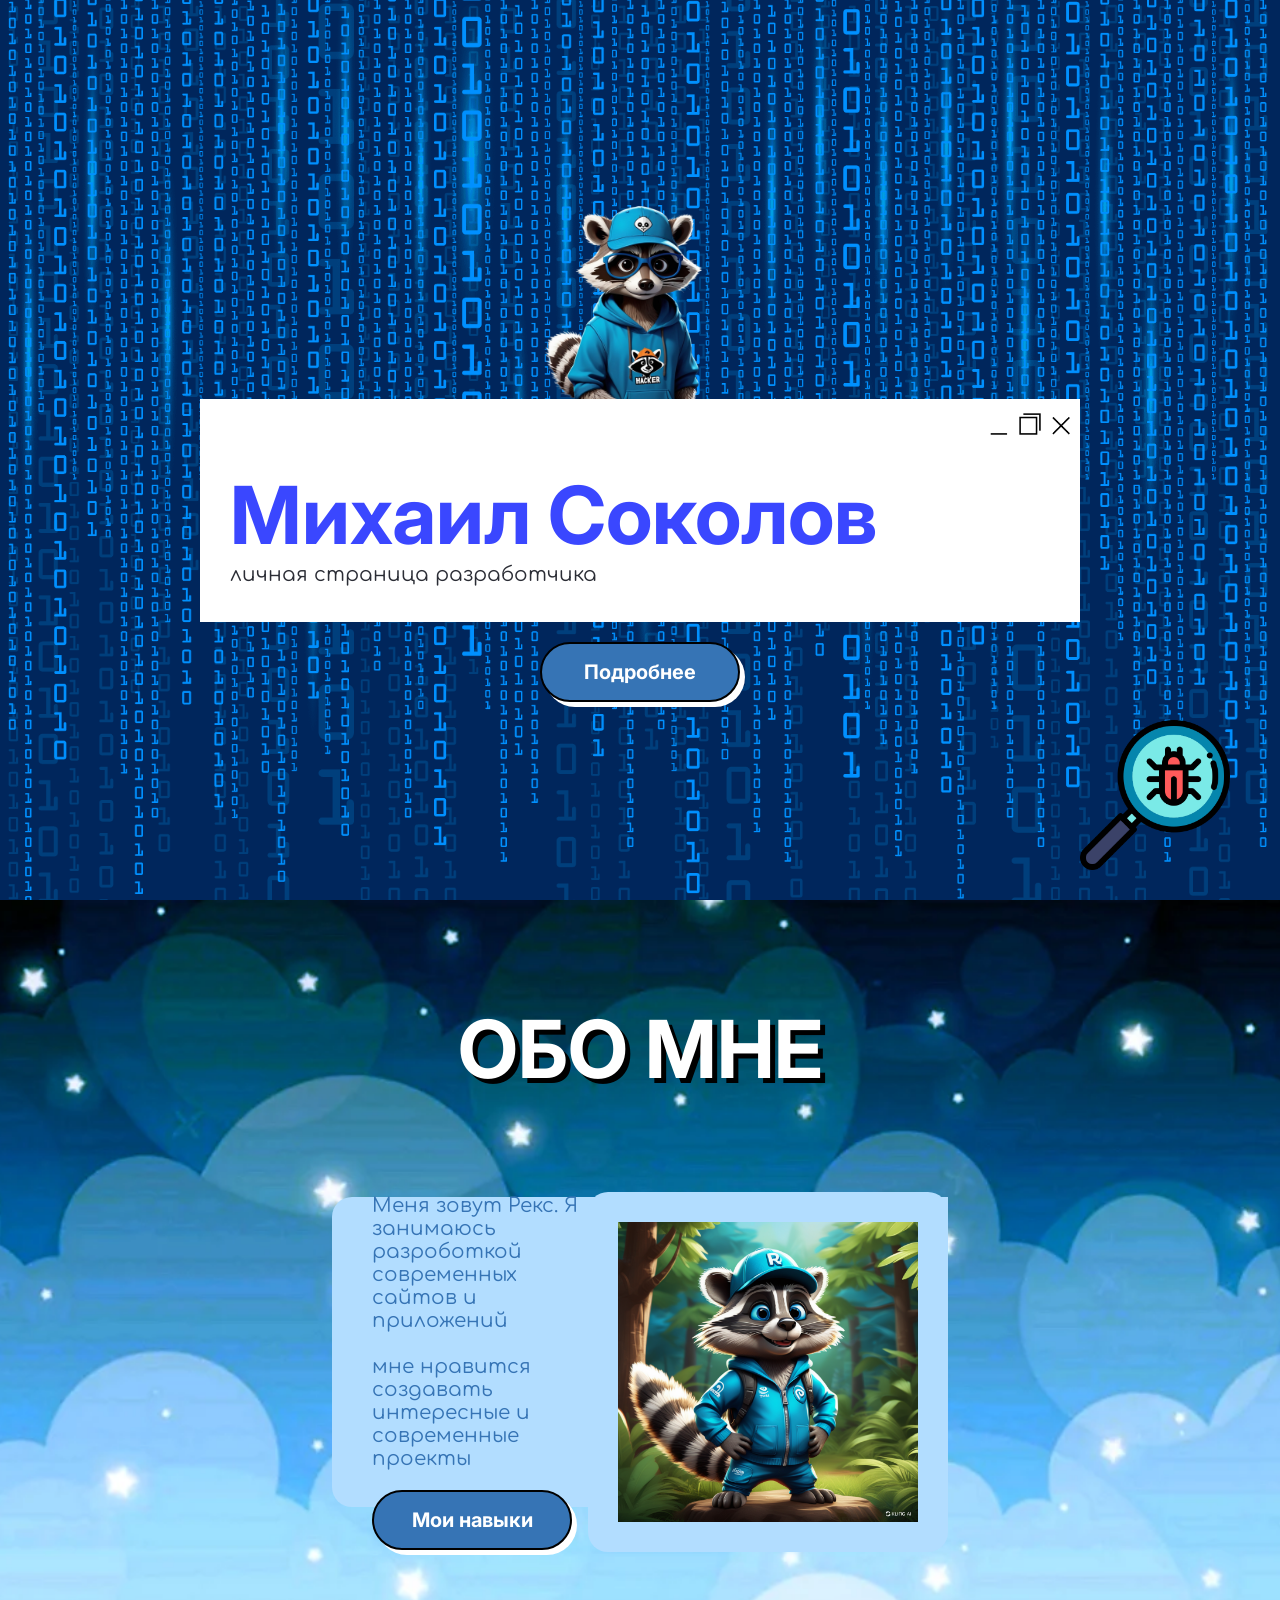
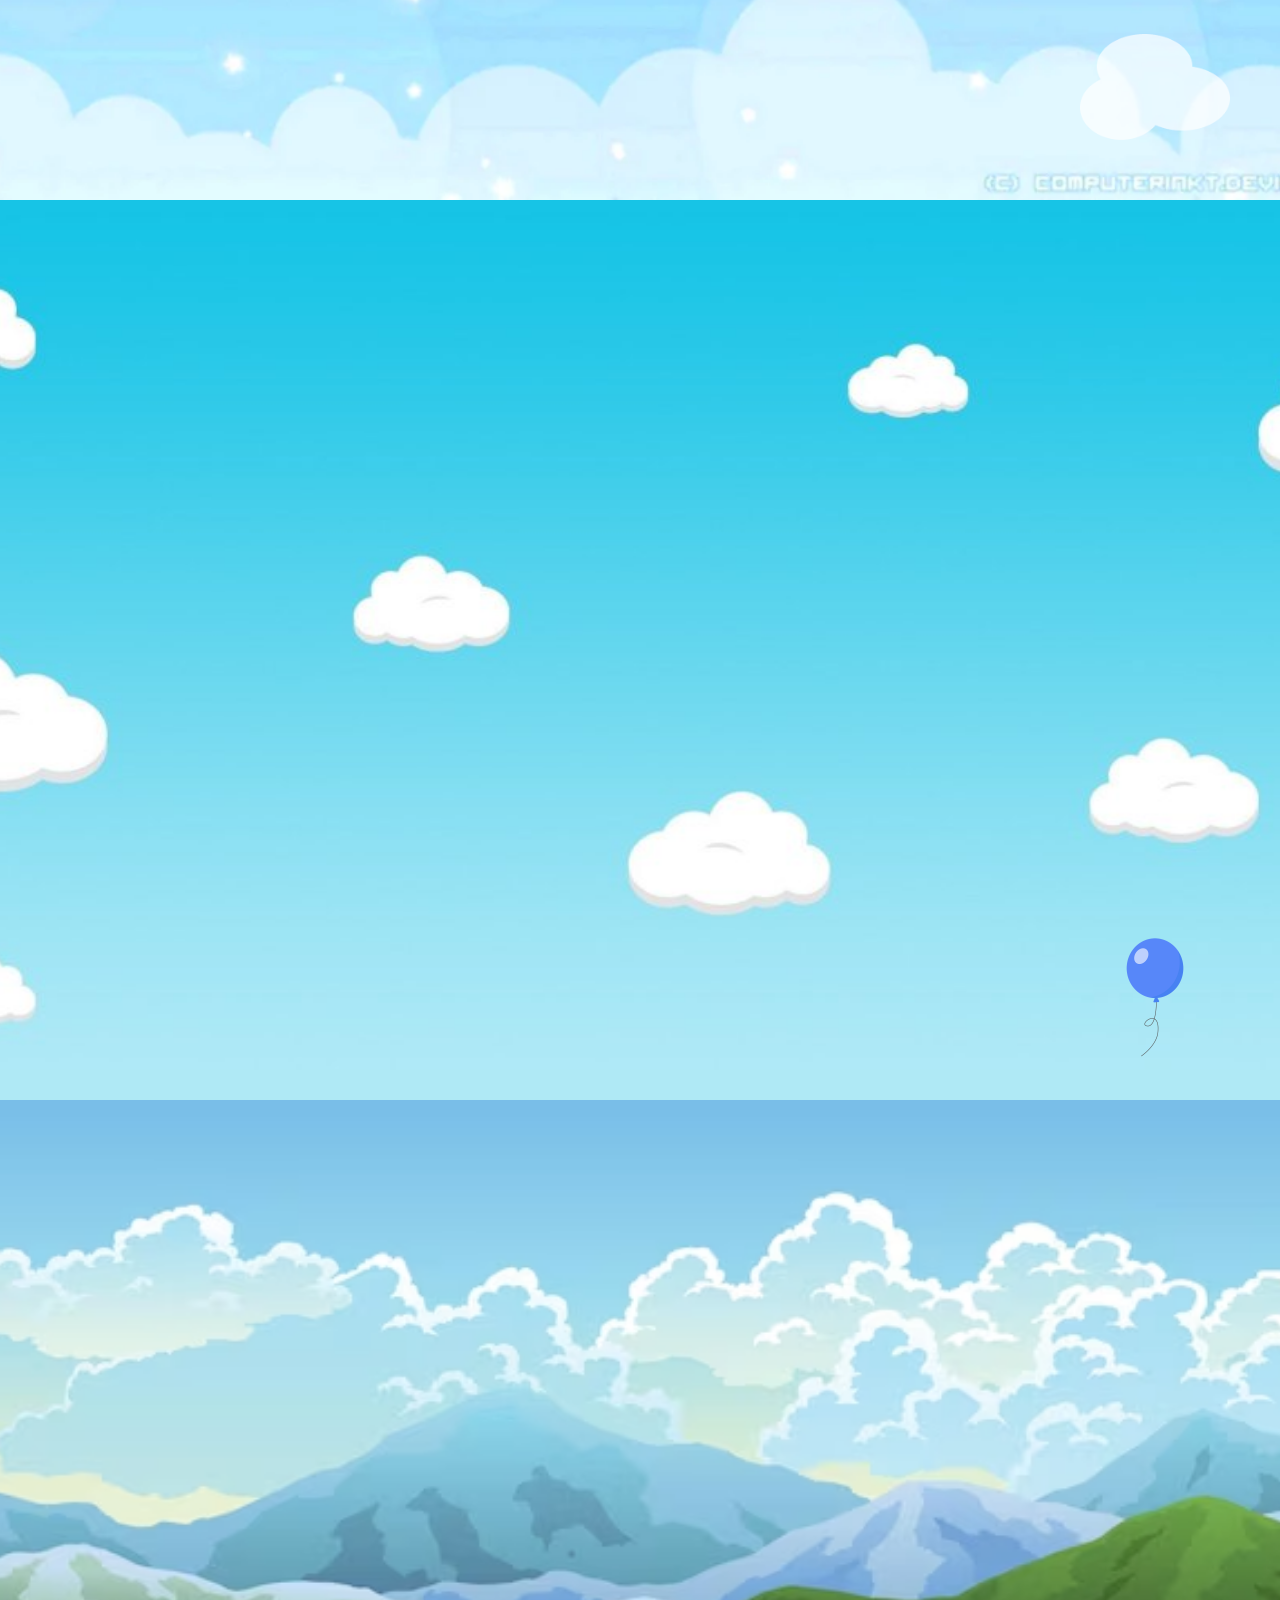
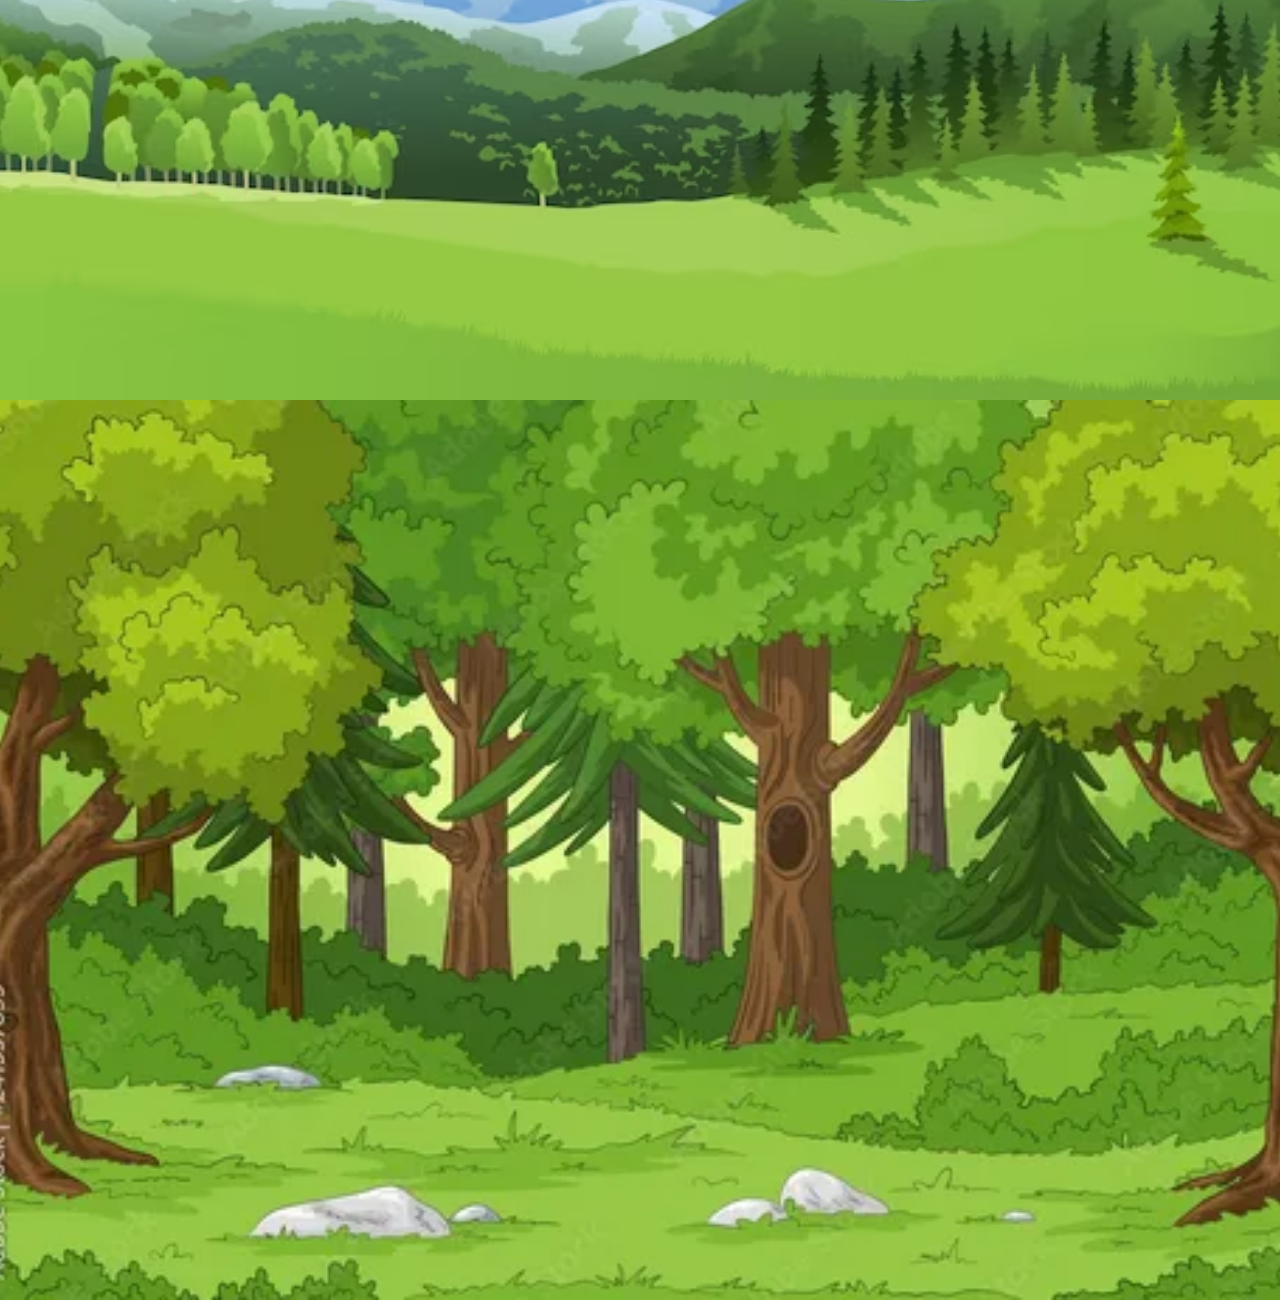
==== index.HTML @ 72019bf2 "2 section" ====
<!DOCTYPE html>
<html lang="en">
<head>
    <link rel="stylesheet" href="style.CSS">
    <meta charset="UTF-8">
    <meta name="viewport" content="width=device-width, initial-scale=1.0">
    <title>Document</title>
</head>
<body>
    <section id="main">
        <div class="main-block">
            <img src="картинки/maskot.png" width="200">
            <div class="main-content">
                <img src="картинки/close_btn.jpg">
                <h1 class="main-title">
                    Михаил Соколов
                </h1>
                <p class="main-subtitle">
                    личная страница разработчика
                </p>
            </div>
            <button class="btn">Подробнее</button>
        </div>
        <img class="moving-bug" src="картинки/moving-bug.png">
    </section>
    <section id="about">
        <img src="картинки/cloud.png" class="moving-cloude">
        <h1 class="title">обо мне</h1>
        <div class="about-block">
            <div class="about-content">
                <div class="about-text">
                    <p class="about-title">Меня зовут Рекс. Я занимаюсь разроботкой современных сайтов и приложений
                        <br>
                        <br>
                        мне нравится создавать интересные и современные проекты
                    </p>
                    <button class="btn">Мои навыки</button>
                </div>
                <div class="about-card">
            <img src="картинки/photo.png" width="300">
        </div>
            </div>
        </div>
    </section>
    <section id="skils">
        <img src="картинки/moving-balloon.png" class="moving-cloude">
        <div class="skils-block">

        </div>
    </section>
    <section id="works">
        <div class="works-block">

        </div>
    </section>
    <section id="contacts">
        <div class="contacts-block">

        </div>
    </section>
    <script src="script.JS">
    </script>
</body>
</html>
---- style.CSS ----
@import url('https://fonts.googleapis.com/css2?family=Comfortaa:wght@300..700&family=Inter:ital,opsz,wght@0,14..32,100..900;1,14..32,100..900&display=swap');
*{
    margin: 0;
     font-family: "Inter", sans-serif;
}
section{
    height: 100vh;
    background-size: cover;
    background-position: center;
    background-repeat: no-repeat;
    position: relative;
}
#main{
    background-color: rgb(1, 38, 92);
    background-image: url(картинки/bgMAIN.png);
}
.main-block, .about-block, .skils-block, .works-block, .contacts-block{
display: flex;
justify-content: center;
align-items: center;
flex-direction: column;
}
.main-block{
    height: 100vh;
}
.main-content{
    background-color: white;
    width: 850px;
    height: 223px;
    padding-left: 30px;
    z-index: 1;
    position: relative;
}
.main-title{
    padding-top: 67px;
    color: #3a47ff;
    font-size: 80px;
}
.main-subtitle{
    color: #2b2d35;
    font-size: 20px;
    font-family: "Comfortaa";
}
.btn{
    width: 200px;
    height: 60px;
    border-radius: 100px;
    border: 2px solid black;
    background-color: #3674b5;
    display: flex;
    justify-content: center;
    align-items: center;
    box-shadow: 5px 5px white;
    margin-top: 20px;
    color: white;
    font-size: 20px;
    font-weight: 700;
    transition: all 1s;
}
.main-content img{
    position: absolute;
    width: 100px;
    top: 0;
    right: 0;
}
.btn:hover{
    background-color: #3a47ff;
}
#about{
    background-image: url(картинки/bgABOUT.png);
}
#skils{
background-image: url(картинки/bgSKILLS.png);
}
#works{
background-image: url(картинки/bgWORKS.png);
}
#contacts{
background-image: url(картинки/bgCONTACTS.png);
}
@keyframes move{
    from{
        transform: translateY(0px);
    }
    50%{
        transform: translateY(-70px);
    }
    to{
        transform: translateY(0px);
    }
}
.moving-bug, .moving-cloude{
    width: 150px;
    position: absolute;
    bottom: 30px;
    right: 50px;
    animation-name: move;
    animation-duration: 2s;
    animation-iteration-count: infinite;
}
.title{
    padding-top: 100px;
    text-align: center;
    color: #fff;
    font-size: 80px;
    text-shadow: 5px 5px 0px black;
    text-transform: uppercase;
}
.about-content{
    width: 45%;
    height: 270px;
    border-radius: 20px 0px 0px 20px;
    background-color: #b2ddff;
    padding-left: 40px;
    padding-top: 40px;
    display: flex;
    align-items: center;
    margin-top: 100px;
}
.about-title{
    color: #3674b5;
    font-size: 20px;
    max-width: 463px;
    margin-bottom: 20px;
    font-family: "Comfortaa";
}
.about-card{
    background-color: #b2ddff;
    padding: 30px;
    border-radius: 20px;
    display: flex;
    flex-direction: column;
    justify-content: center;
    align-items: center;
}
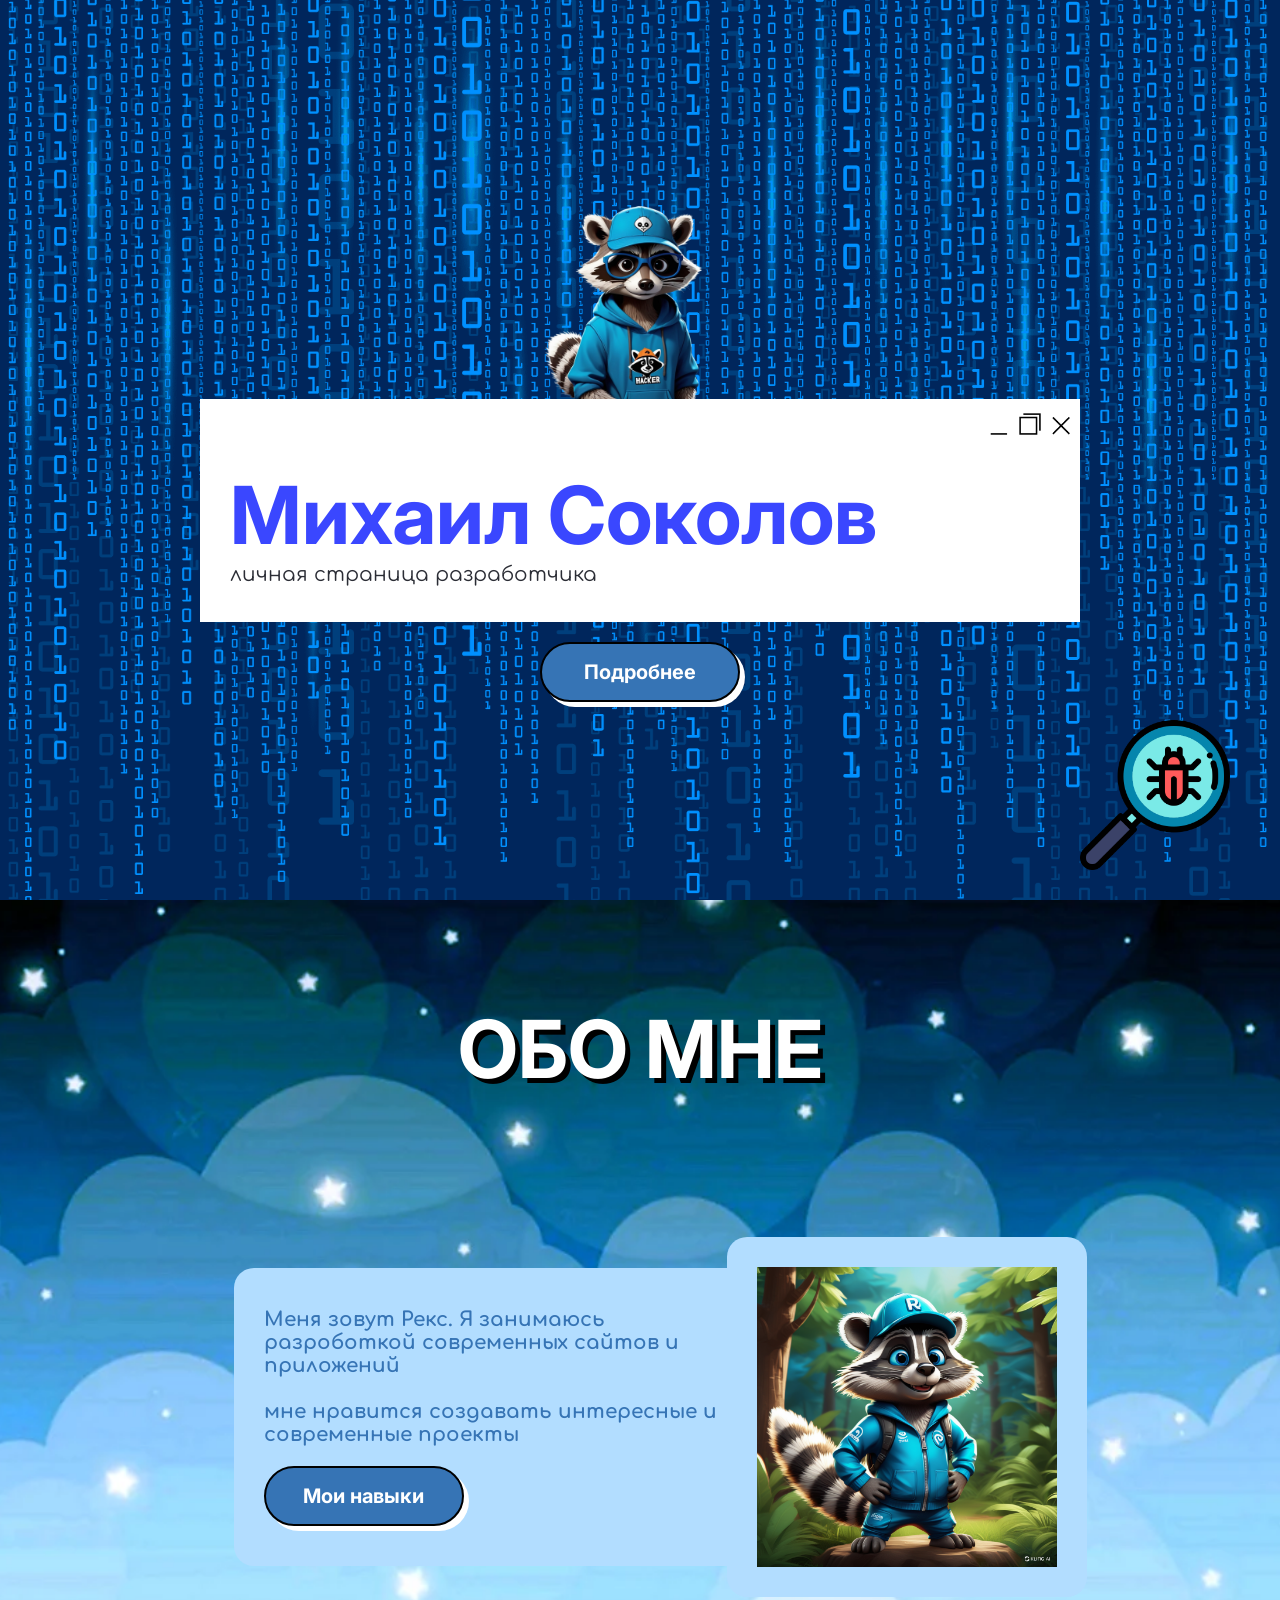
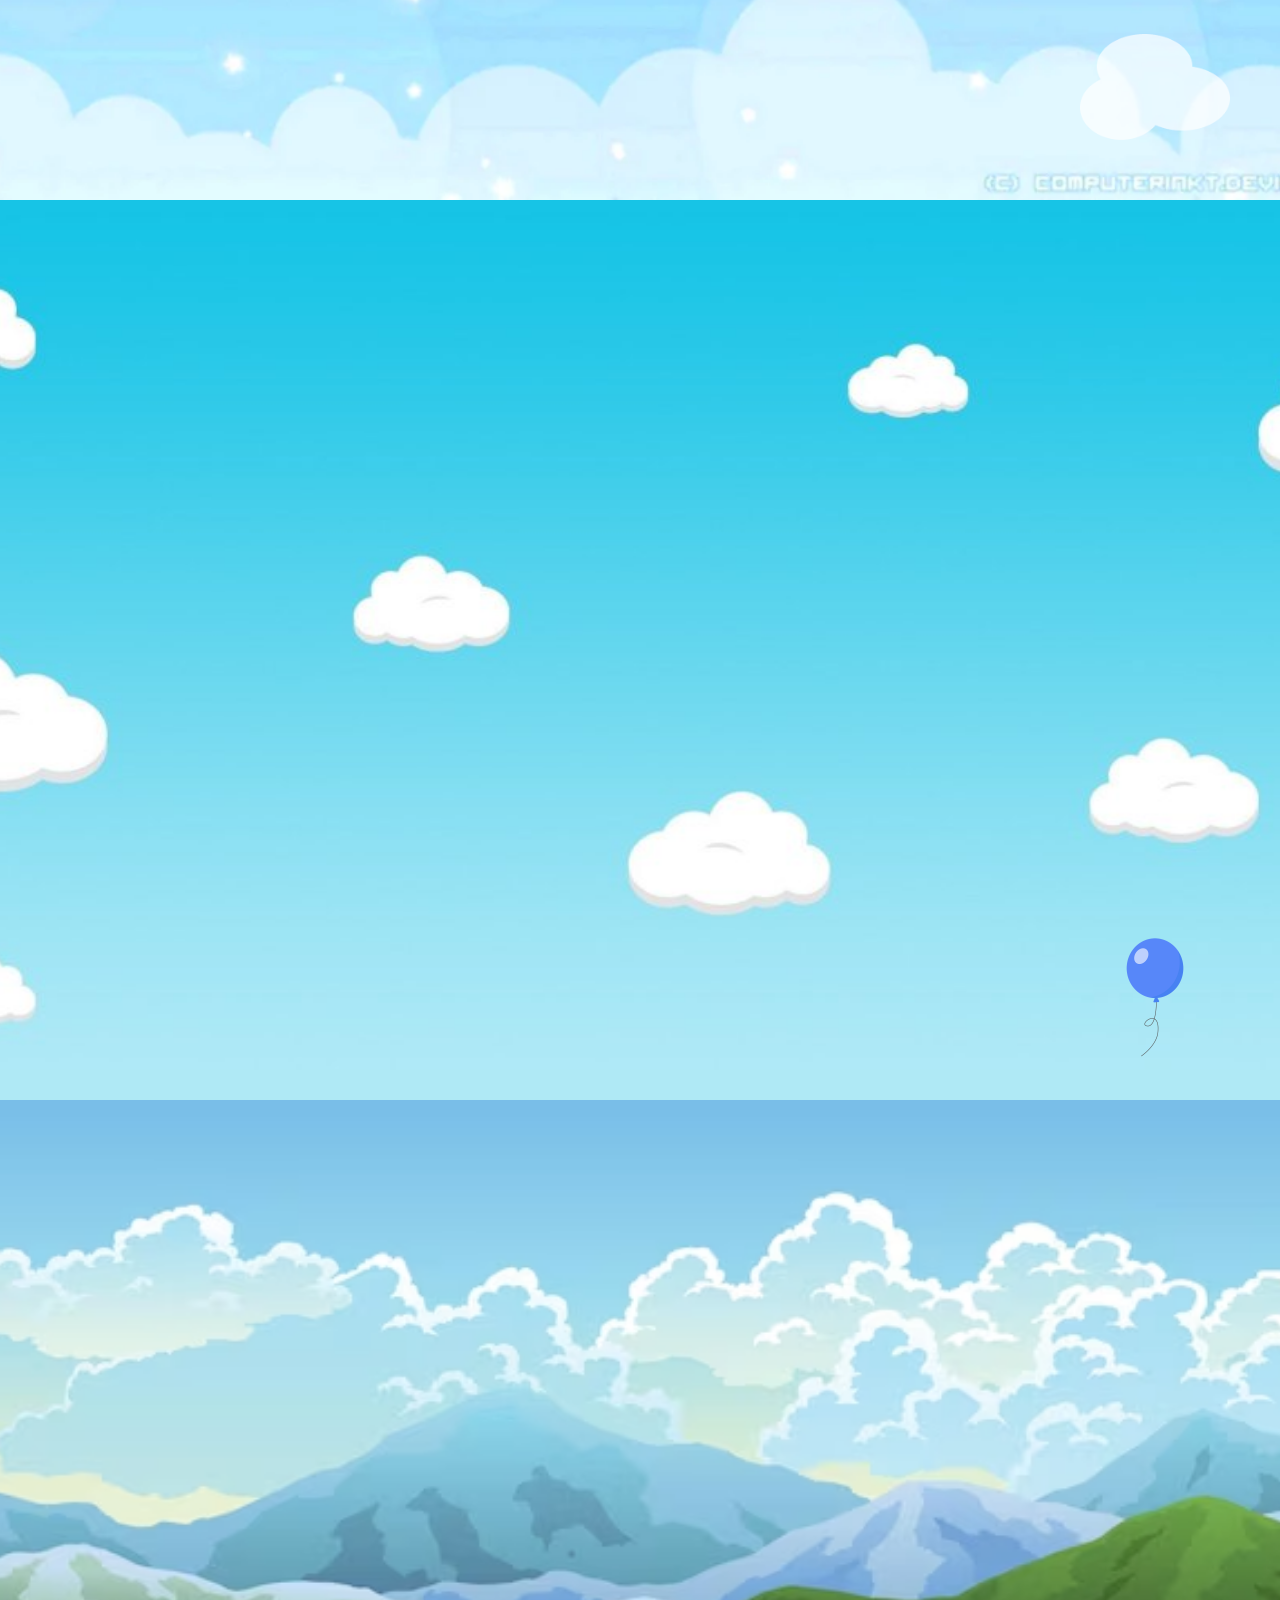
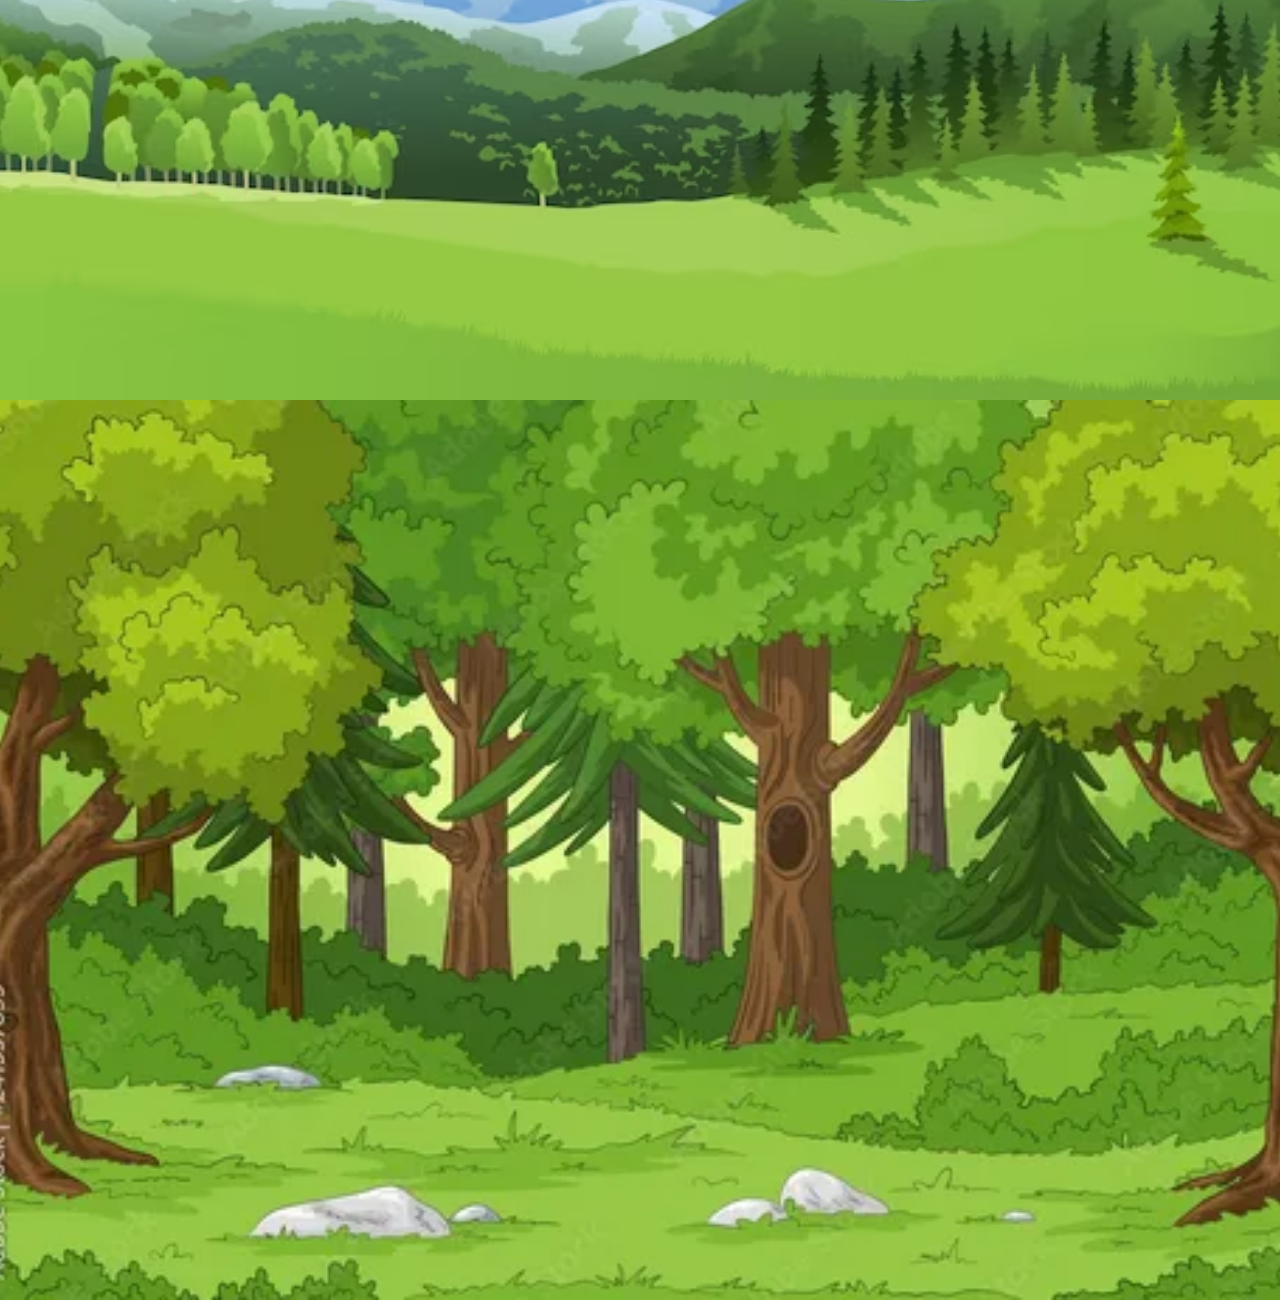
==== commit 3965ef06: "fdg" ====
--- a/index.HTML
+++ b/index.HTML
@@ -26,8 +26,7 @@
     <section id="about">
         <img src="картинки/cloud.png" class="moving-cloude">
         <h1 class="title">обо мне</h1>
-        <div class="about-block">
-            <div class="about-content">
+        <div class="about-content">
                 <div class="about-text">
                     <p class="about-title">Меня зовут Рекс. Я занимаюсь разроботкой современных сайтов и приложений
                         <br>
@@ -38,8 +37,7 @@
                 </div>
                 <div class="about-card">
             <img src="картинки/photo.png" width="300">
-        </div>
-            </div>
+                </div>
         </div>
     </section>
     <section id="skils">
--- a/style.CSS
+++ b/style.CSS
@@ -1,4 +1,3 @@
-
 @import url('https://fonts.googleapis.com/css2?family=Comfortaa:wght@300..700&family=Inter:ital,opsz,wght@0,14..32,100..900;1,14..32,100..900&display=swap');
 *{
     margin: 0;
@@ -107,15 +106,18 @@
     text-shadow: 5px 5px 0px black;
     text-transform: uppercase;
 }
+.about-block{
+    height: 300px;
+    display: flex;
+    align-items: center;
+}
 .about-content{
-    width: 45%;
-    height: 270px;
     border-radius: 20px 0px 0px 20px;
-    background-color: #b2ddff;
     padding-left: 40px;
     padding-top: 40px;
     display: flex;
     align-items: center;
+    justify-content: center;
     margin-top: 100px;
 }
 .about-title{
@@ -124,6 +126,12 @@
     max-width: 463px;
     margin-bottom: 20px;
     font-family: "Comfortaa";
+    font-weight: 700;
+}
+.about-text{
+    background-color: #b2ddff;
+    padding: 40px 0 40px 30px;
+    border-radius: 20px 0 0 20px;
 }
 .about-card{
     background-color: #b2ddff;
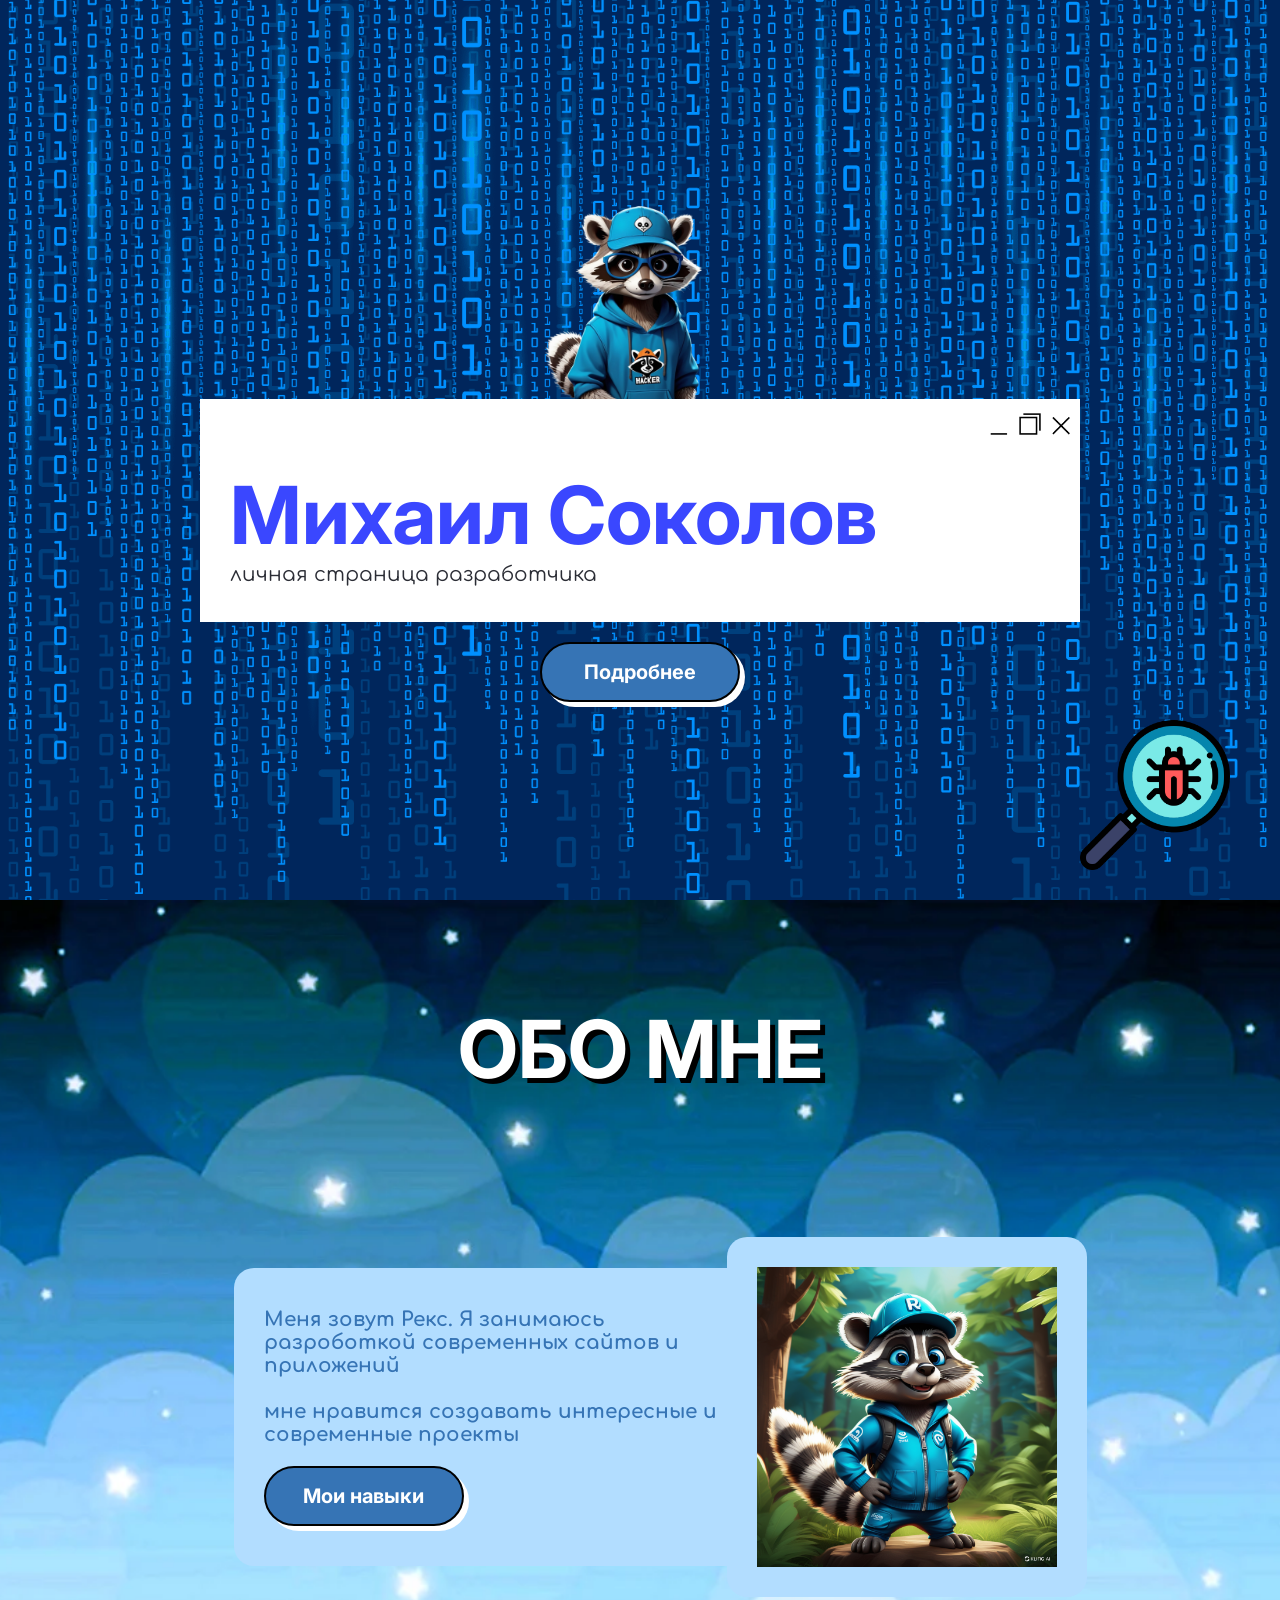
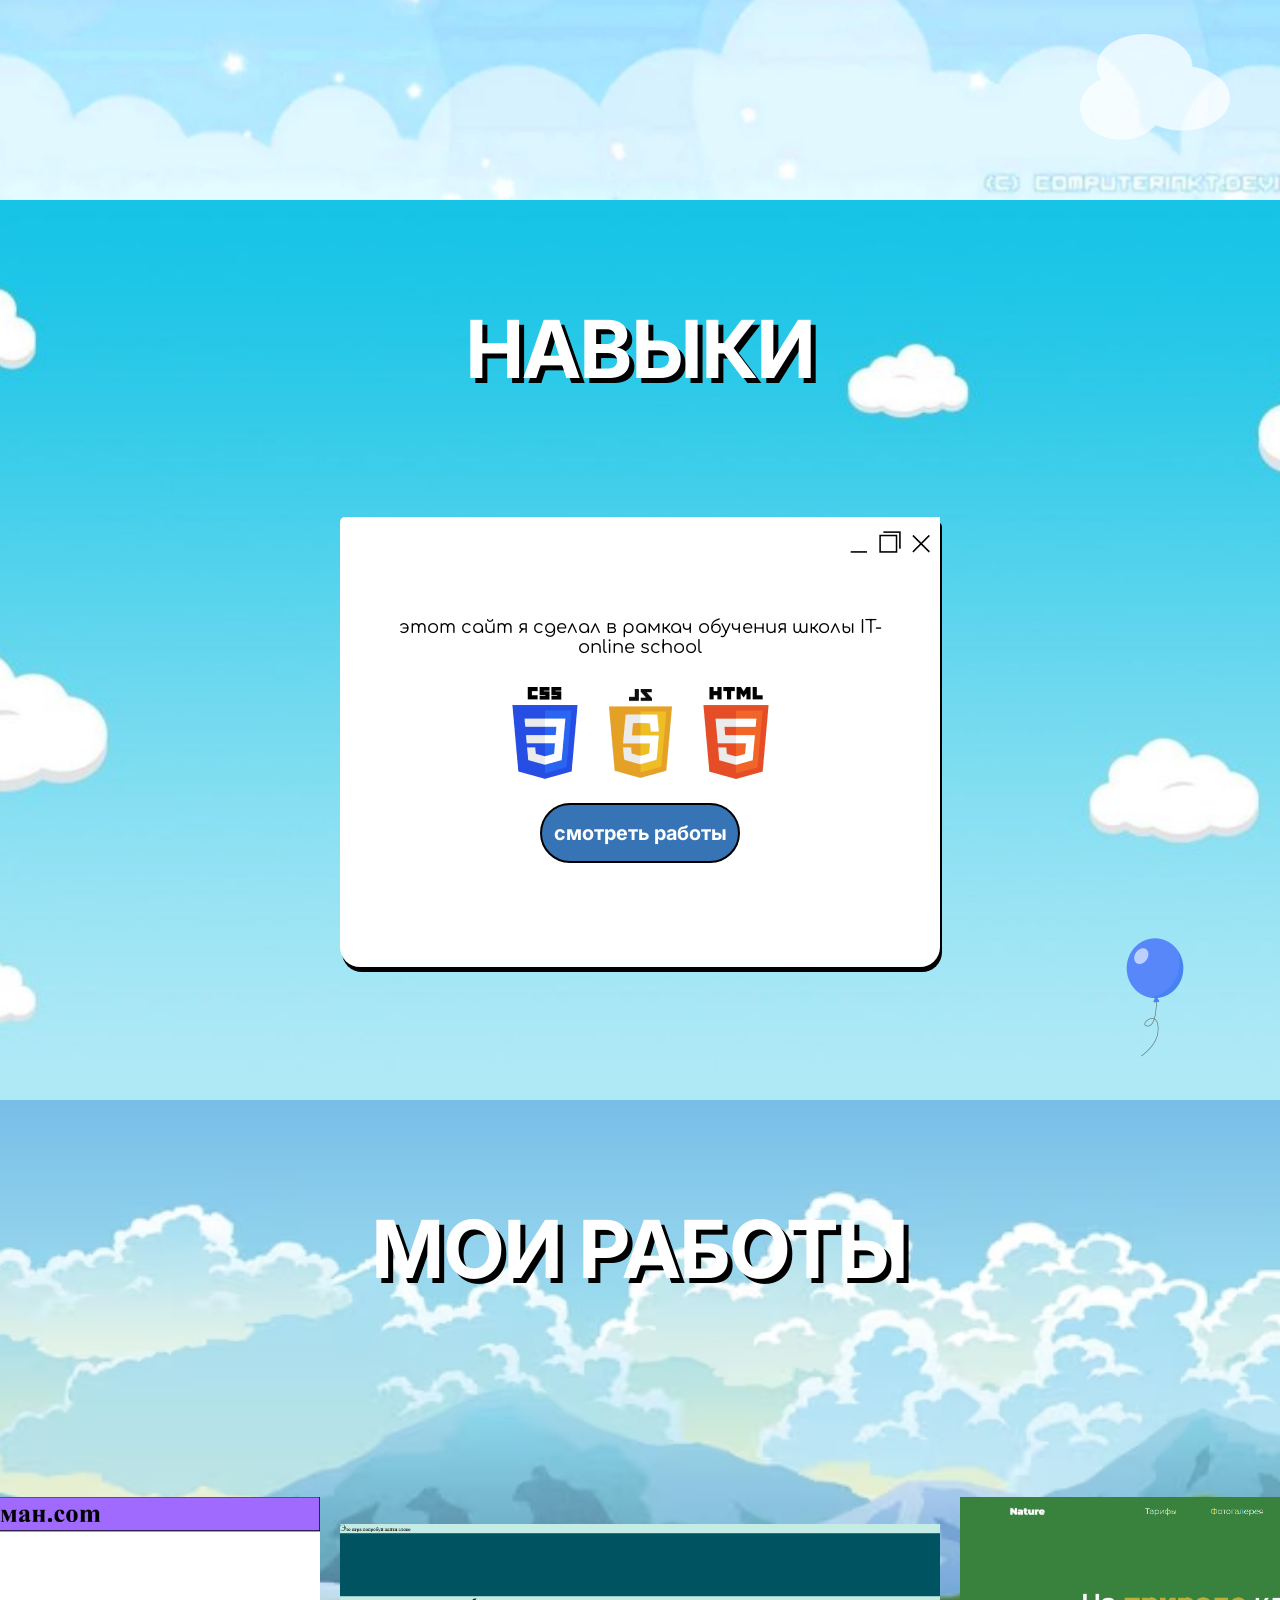
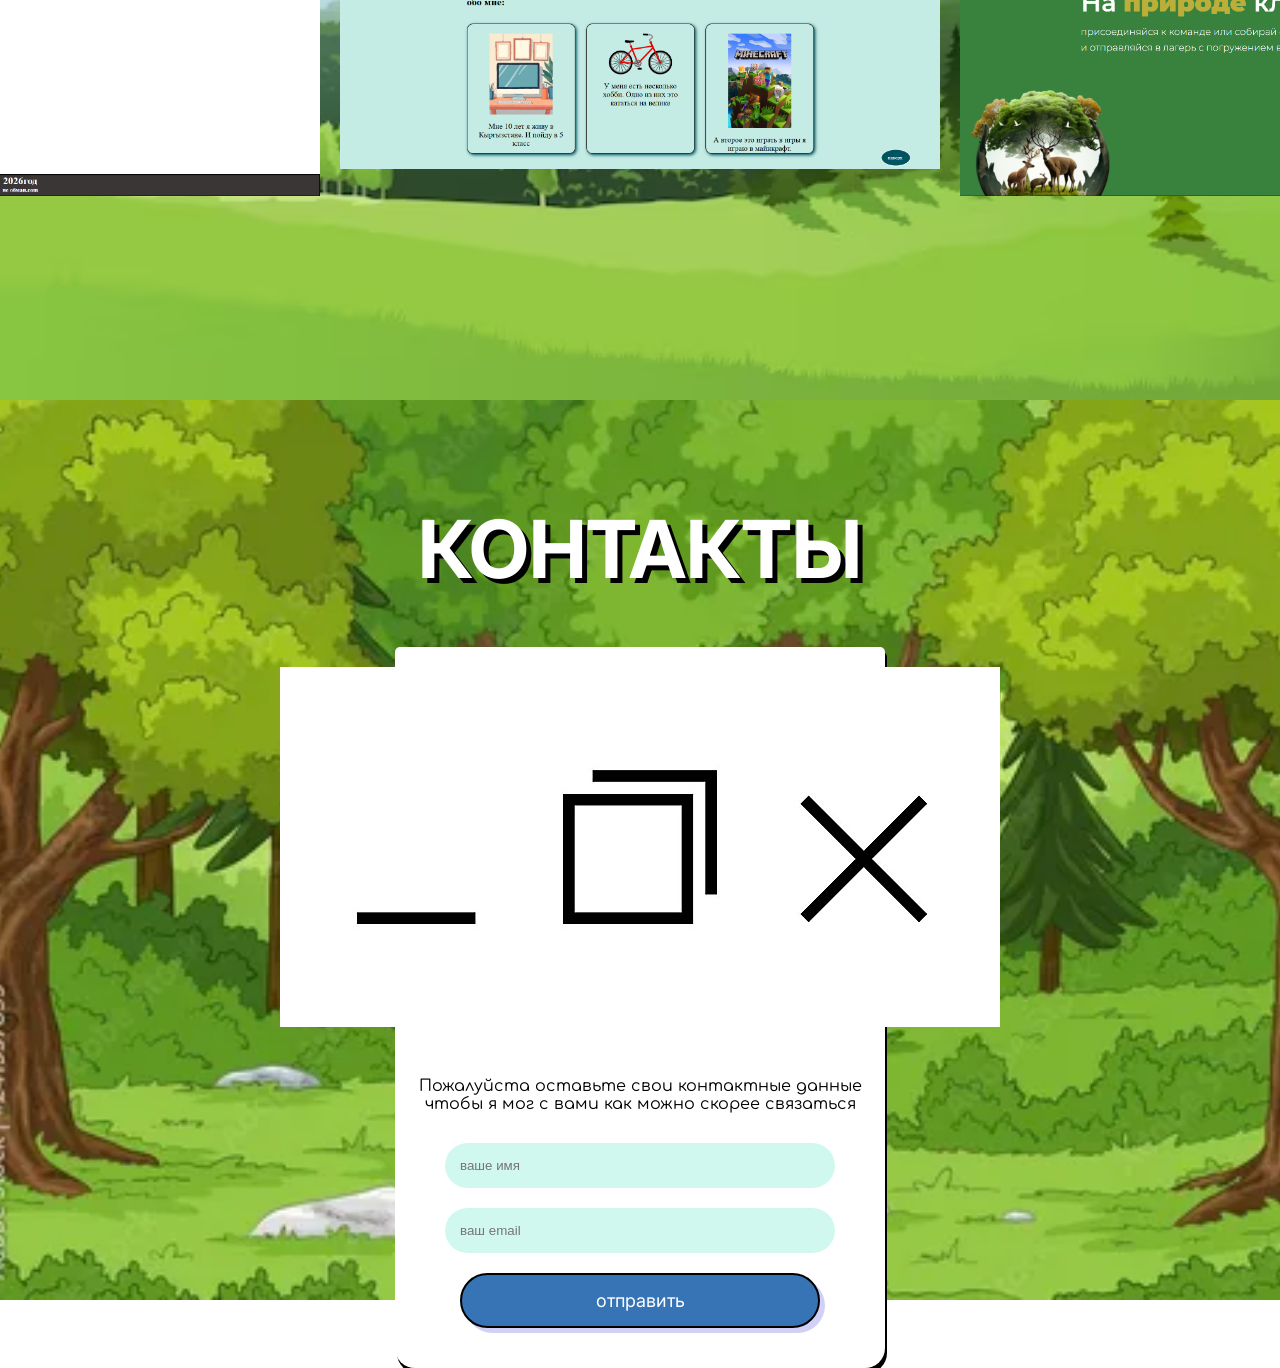
==== commit 115125e7: "fg" ====
--- a/index.HTML
+++ b/index.HTML
@@ -41,19 +41,39 @@
         </div>
     </section>
     <section id="skils">
+        <h1 class="title">НАВЫКИ</h1>
         <img src="картинки/moving-balloon.png" class="moving-cloude">
         <div class="skils-block">
-
+            <div class="skils-card">
+                <img src="картинки/close_btn.jpg" class="bnt" width="100px">
+                <p>этот сайт я сделал в рамкач обучения школы IT-online school</p>
+                <div class="languages">
+                    <img src="картинки/css.png">
+                    <img src="картинки/js.png">
+                    <img src="картинки/html.png">
+                </div>
+                <button class="btn">смотреть работы</button>
+            </div>
         </div>
     </section>
     <section id="works">
+        <h1 class="title">мои работы</h1>
         <div class="works-block">
-
+            <img src="картинки/shop.png" class="work">
+            <img src="картинки/project.png" class="work">
+            <img src="картинки/cemantic.png" class="work">
         </div>
     </section>
     <section id="contacts">
+        <h1 class="title">контакты</h1>
         <div class="contacts-block">
-
+            <form action="" class="contacts-form">
+                <img src="картинки/close_btn.jpg">
+                <p>Пожалуйста оставьте свои контактные данные чтобы я мог с вами как можно скорее связаться</p>
+                <input type="text" placeholder="ваше имя">
+                <input type="text" placeholder="ваш email">
+                <input type="submit" value="отправить">
+            </form>
         </div>
     </section>
     <script src="script.JS">
--- a/style.CSS
+++ b/style.CSS
@@ -141,4 +141,87 @@
     flex-direction: column;
     justify-content: center;
     align-items: center;
+}
+.work{
+    width: 600px;
+    margin: 10px;
+    margin-top: 200px;
+}
+.works-block{
+    width: 100%;
+    display: flex;
+    flex-direction: row;
+}
+.skils-card{
+    background-color: #fff;
+    height: 350px;
+    display: flex;
+    flex-direction: column;
+    align-items: center;
+    margin-top: 100px;
+    margin: 20px;
+    padding: 50px;
+    border-radius: 5px 5px 20px 20px;
+    box-shadow: 2px 5px 0 black;
+    position: relative;
+}
+.skils-card .bnt{
+    position: absolute;
+    top: 0;
+    right: 0;
+}
+#skils h1{
+    margin-bottom: 100px;
+}
+.skils-card p{
+    color: black;
+    font-size: 18px;
+    margin-top: 50px;
+    margin-bottom: 30px;
+    text-align: center;
+    max-width: 500px;
+    font-family: "Comfortaa";
+}
+.contacts-form{
+    background-color: #ffffff;
+    width: 450px;
+    display: flex;
+    flex-direction: column;
+    align-items: center;
+    margin-top: 50px;
+    padding: 20px;
+    border-radius: 5px 5px 20px 20px;
+    box-shadow: 2px 5px 0 black;
+    position: relative;
+}
+.contacts-form p{
+    color: black;
+    font-size: 16px;
+    margin-top: 50px;
+    margin-bottom: 30px;
+    text-align: center;
+    max-width: 500px;
+    font-family: "Comfortaa";
+}
+input[type=text]{
+    width: 80%;
+    margin-bottom: 20px;
+    padding: 15px;
+    outline: none;
+    border: none;
+    border-radius: 100px;
+    background-color: #D1F8EF;
+    font-family: Verdana, Geneva, Tahoma, sans-serif;
+}
+input[type=submit]{
+    background-color: #3674b5;
+    color: white;
+    font-size: 18px;
+    width: 80%;
+    margin-bottom: 20px;
+    padding: 15px;
+    border-radius: 100px;
+    border: 2px solid black;
+    box-shadow: 5px 5px 0 #D2D0F7;
+    transition-duration: 0.3;
 }
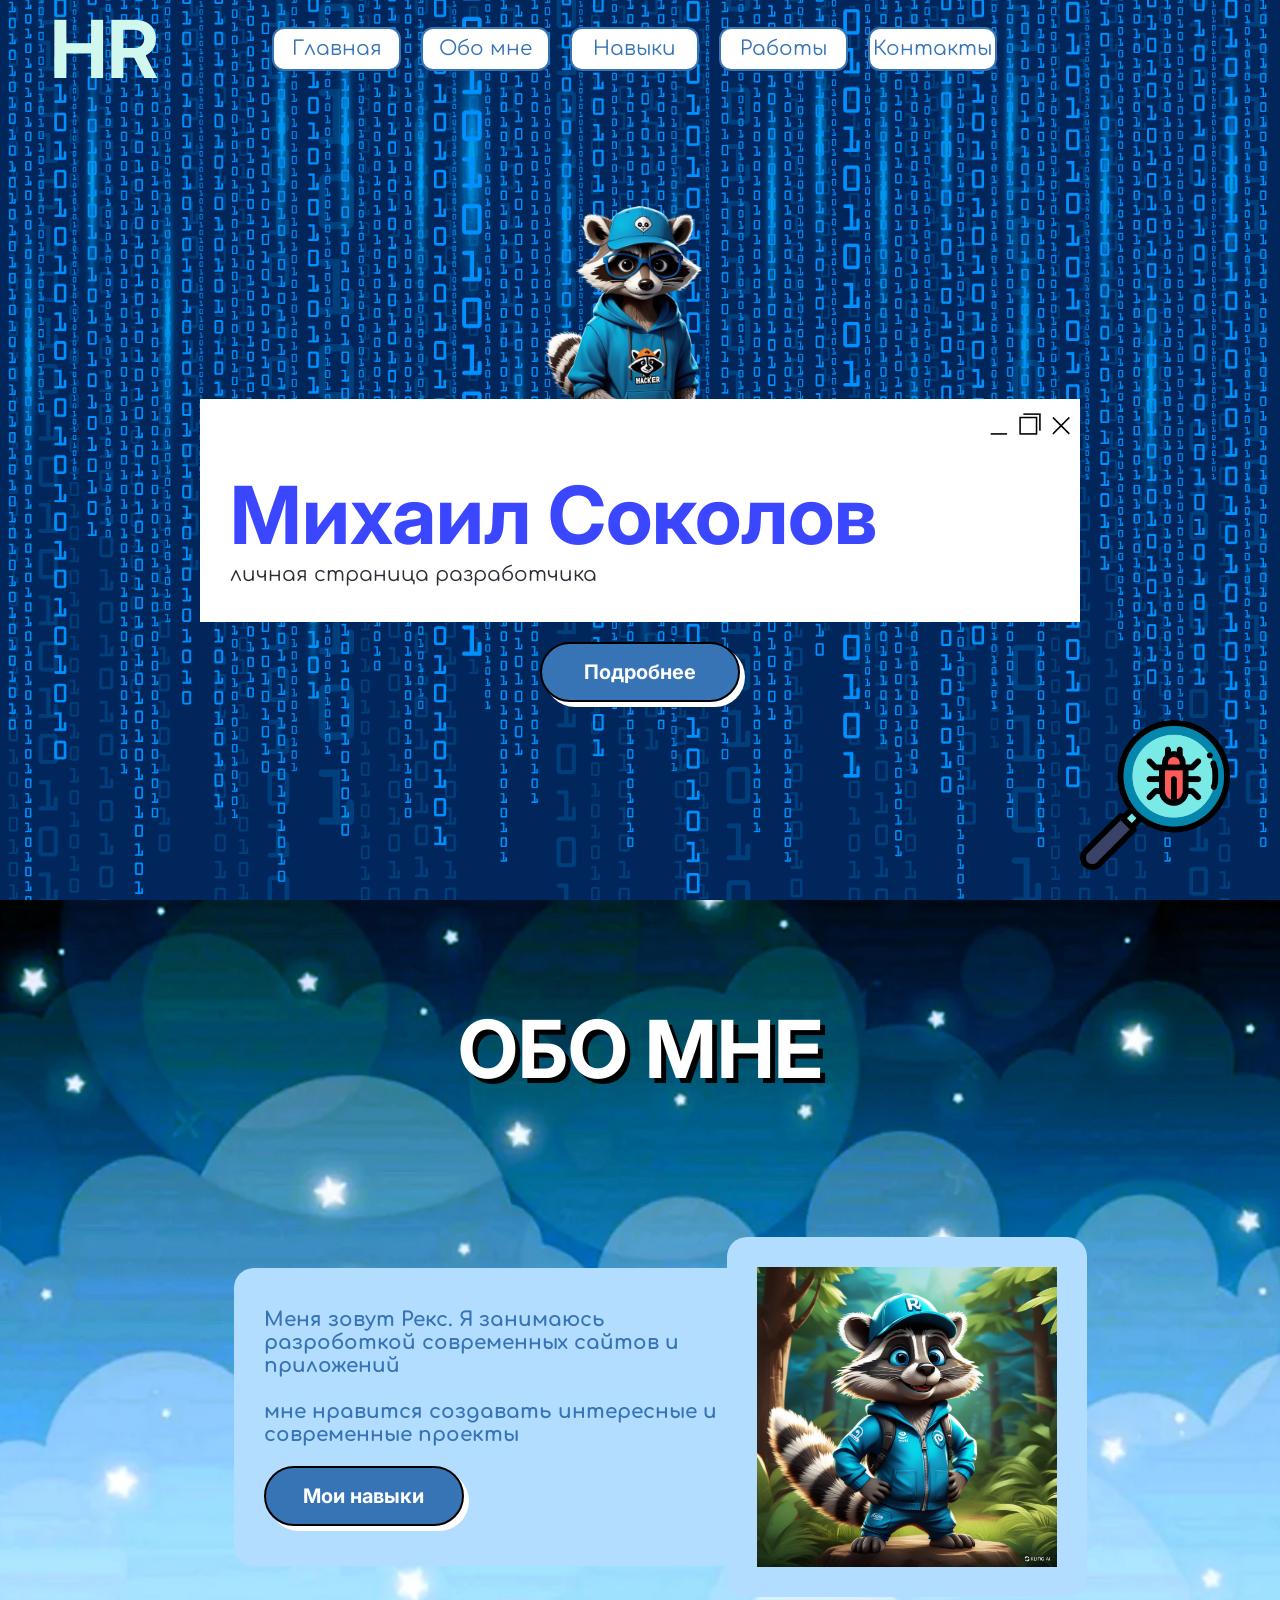
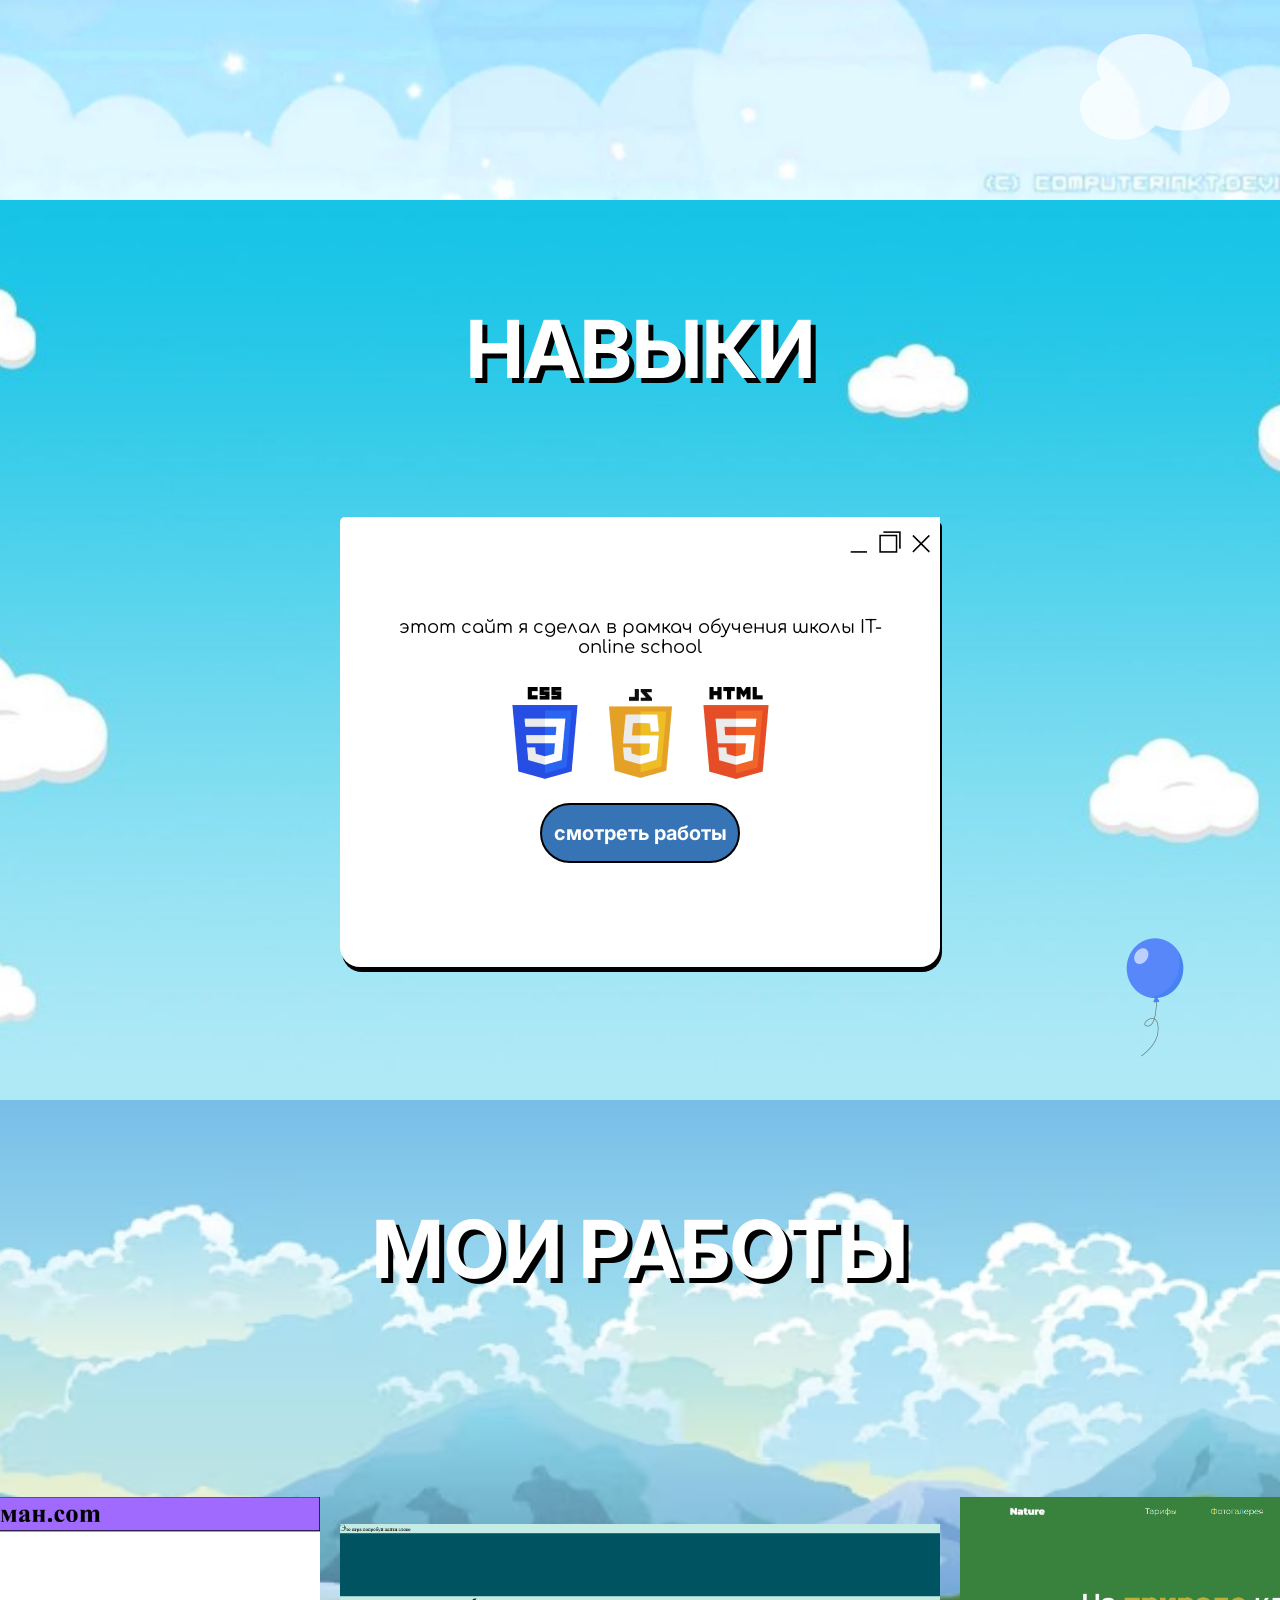
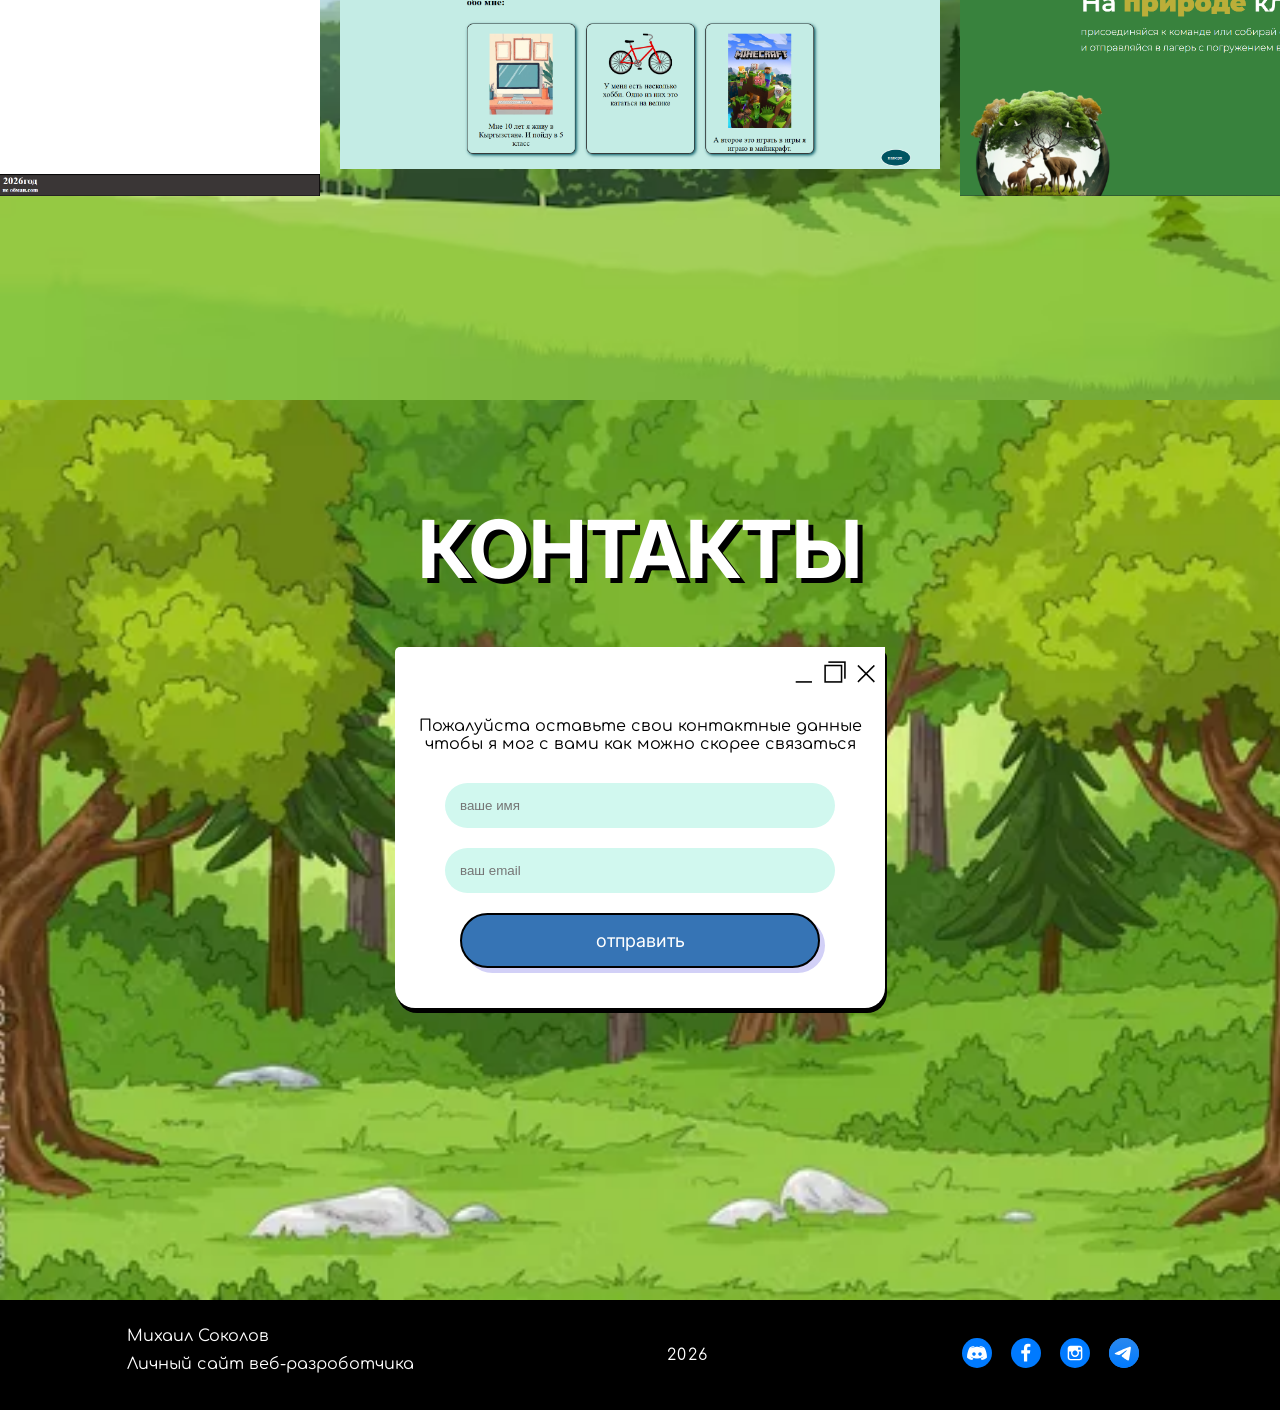
==== commit 7ad45b7b: "gfjh" ====
--- a/index.HTML
+++ b/index.HTML
@@ -7,6 +7,18 @@
     <title>Document</title>
 </head>
 <body>
+    <nav>
+        <div class="fixed-menu">
+            <h1 class="logo">HR</h1>
+            <div class="nav-links">
+                <a href="#main" class="nav-link main-link">Главная</a>
+                <a href="#about" class="nav-link about-link">Обо мне</a>
+                <a href="#skils" class="nav-link skils-link">Навыки</a>
+                <a href="#works" class="nav-link works-link">Работы</a>
+                <a href="#contacts" class="nav-link contacts-link">Контакты</a>
+            </div>
+        </div>
+    </nav>
     <section id="main">
         <div class="main-block">
             <img src="картинки/maskot.png" width="200">
@@ -68,7 +80,7 @@
         <h1 class="title">контакты</h1>
         <div class="contacts-block">
             <form action="" class="contacts-form">
-                <img src="картинки/close_btn.jpg">
+                <img src="картинки/close_btn.jpg" class="bnt" width="100px">
                 <p>Пожалуйста оставьте свои контактные данные чтобы я мог с вами как можно скорее связаться</p>
                 <input type="text" placeholder="ваше имя">
                 <input type="text" placeholder="ваш email">
@@ -76,6 +88,21 @@
             </form>
         </div>
     </section>
+    <footer>
+        <div class="footer-info">
+            <p>Михаил Соколов</p>
+            <p>Личный сайт веб-разроботчика</p>
+        </div>
+        <div class="footer-year">
+            <p>2026</p>
+        </div>
+        <div class="footer-links">
+            <a href=""><img src="картинки/discord.svg" alt=""></a>
+            <a href=""><img src="картинки/facebook.svg" alt=""></a>
+            <a href=""><img src="картинки/instagram.svg" alt=""></a>
+            <a href=""><img src="картинки/telegram.svg" alt=""></a>
+        </div>
+    </footer>
     <script src="script.JS">
     </script>
 </body>
--- a/style.CSS
+++ b/style.CSS
@@ -2,6 +2,7 @@
 *{
     margin: 0;
      font-family: "Inter", sans-serif;
+     scroll-behavior: smooth;
 }
 section{
     height: 100vh;
@@ -224,4 +225,75 @@
     border: 2px solid black;
     box-shadow: 5px 5px 0 #D2D0F7;
     transition-duration: 0.3;
+}
+.contacts-form img{
+    position: absolute;
+    width: 100px;
+    top: 0;
+    right: 0;
+}
+footer{
+    background-color: black;
+    height: 110px;
+    display: flex;
+    justify-content: space-around;
+    align-items: center;
+    color: white;
+}
+.footer-info p{
+    font-family: "Comfortaa";
+    padding-bottom: 10px;
+}
+.footer-year p{
+    font-family: "Comfortaa";
+    letter-spacing: 1.5px;
+}
+.footer-links a{
+    margin-right: 15px;
+}
+.footer-links img{
+    width: 30px;
+}
+nav{
+    position: fixed;
+    top: 0;
+    width: 100%;
+    z-index: 10;
+}
+.fixed-menu{
+    display: flex;
+    justify-content: space-between;
+    align-items: center;
+    flex: 1;
+}
+.nav-links{
+    display: flex;
+    justify-content: center;
+    flex-grow: 1;
+    padding-right: 150px;
+}
+.nav-link{
+    width: 125px;
+    height: 40px;
+    border-radius: 12px;
+    border: 2px solid #3674b5;
+    background-color: white;
+    text-decoration: none;
+    color: #3674b5;
+    font-size: 20px;
+    font-family: "Comfortaa";
+    display: flex;
+    justify-content: center;
+    align-items: center;
+    margin-right: 20px;
+}
+.logo{
+    color: #D1F8EF;
+    font-size: 80px;
+    padding-left: 50px;
+}
+.nav-link:hover, .active{
+    background-color: #3674b5;
+    color: white;
+    border: 2px solid white;
 }
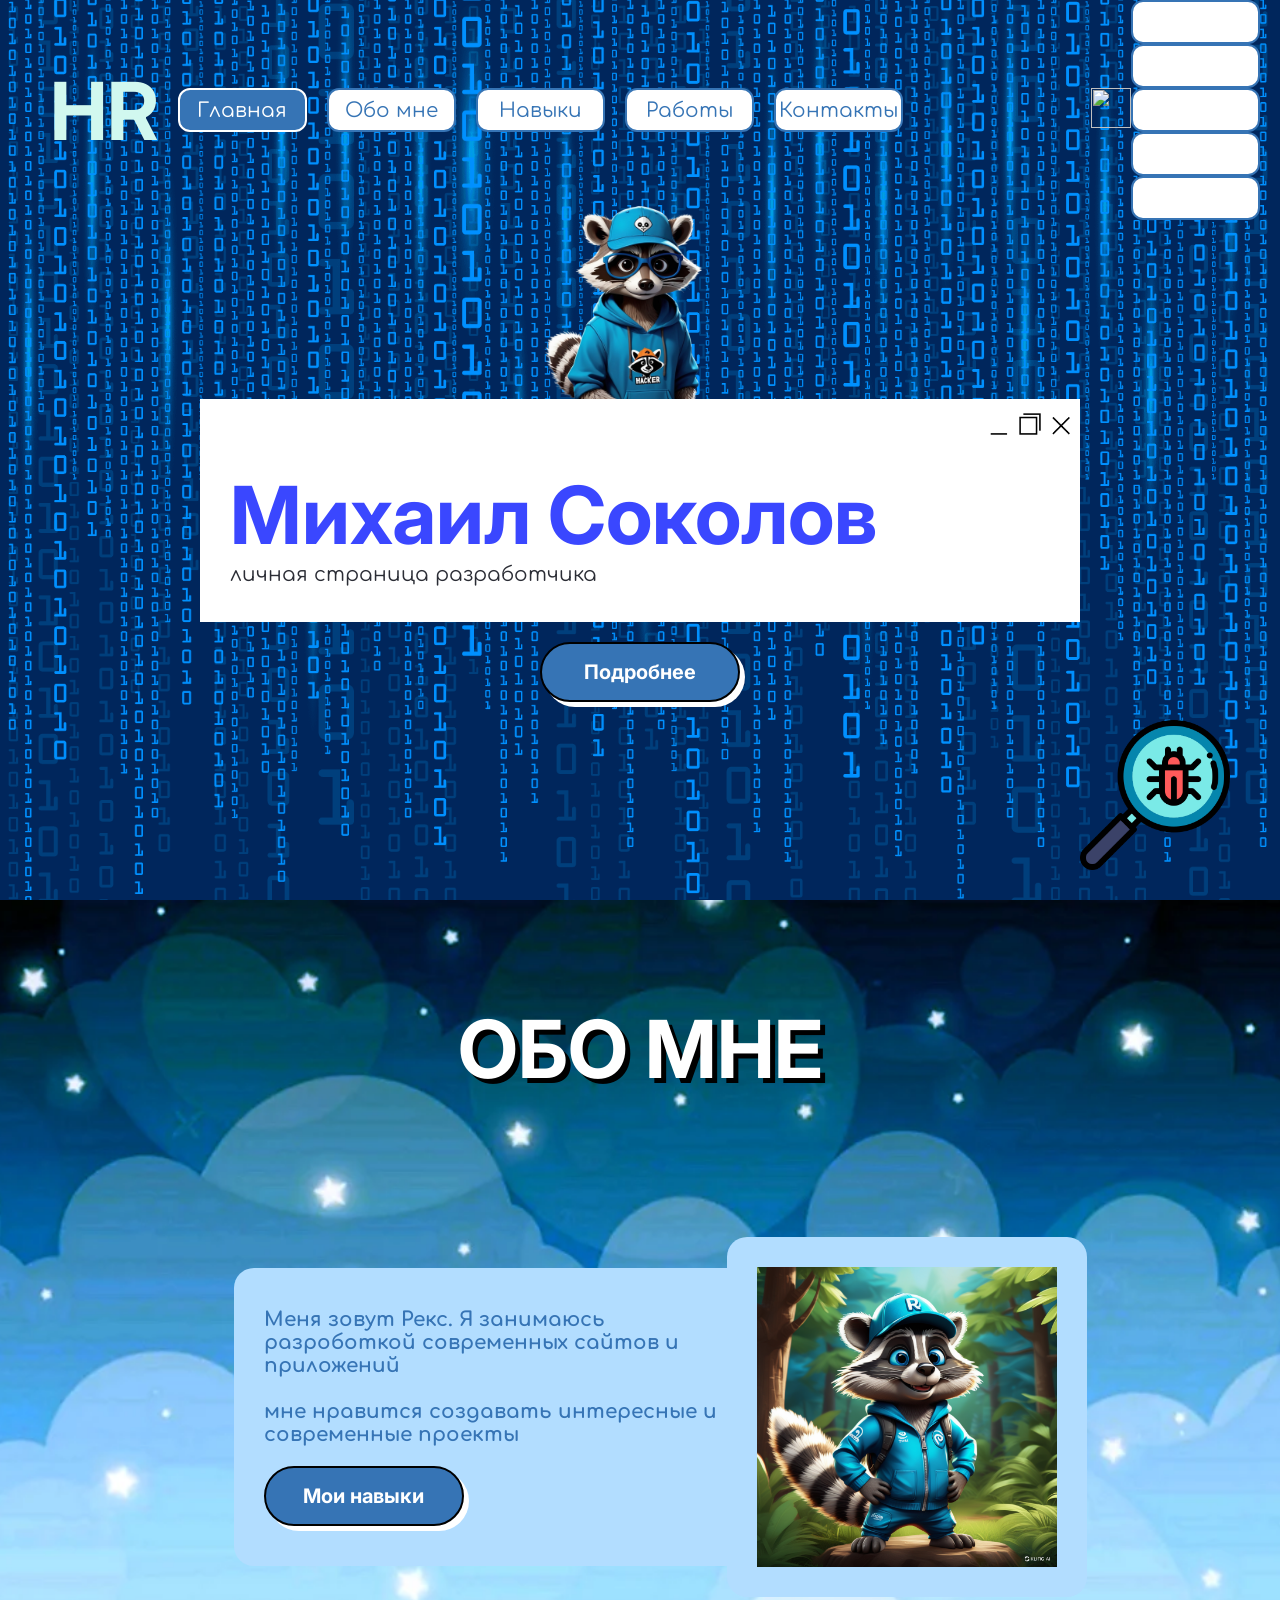
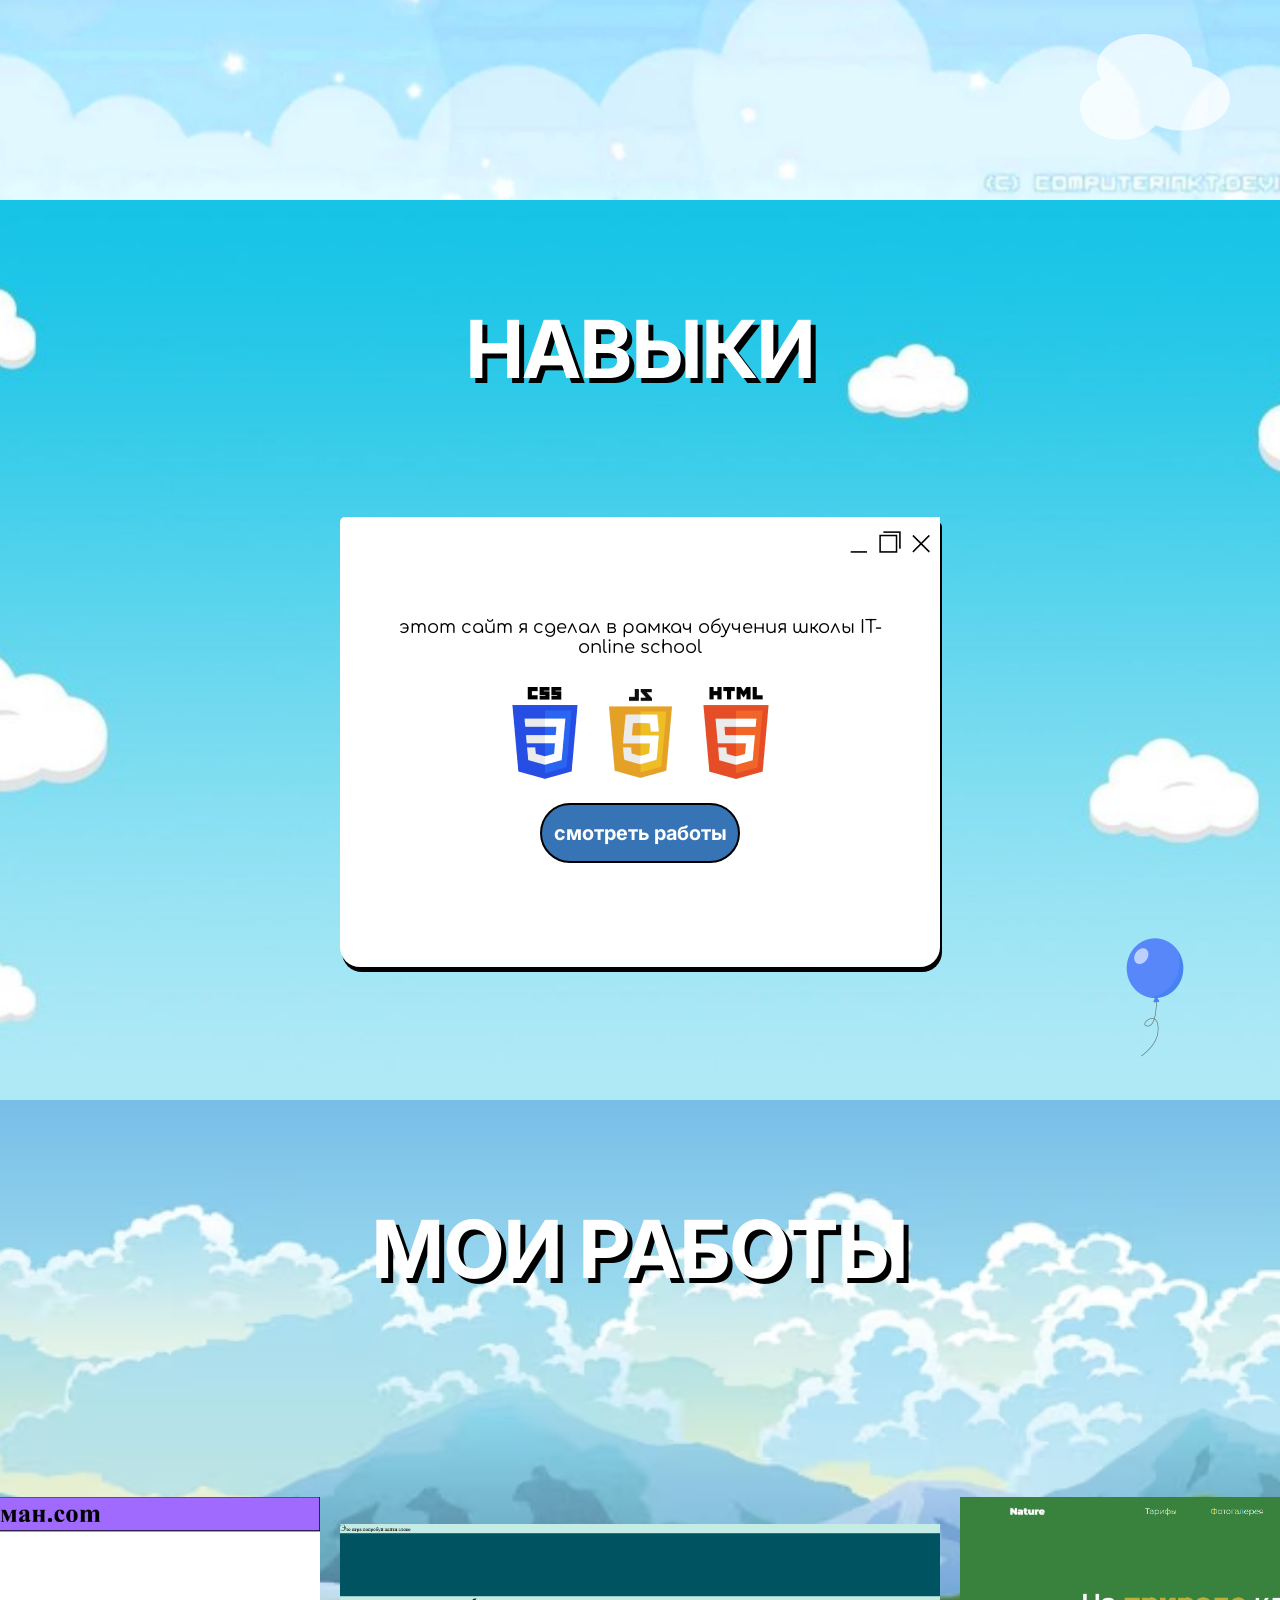
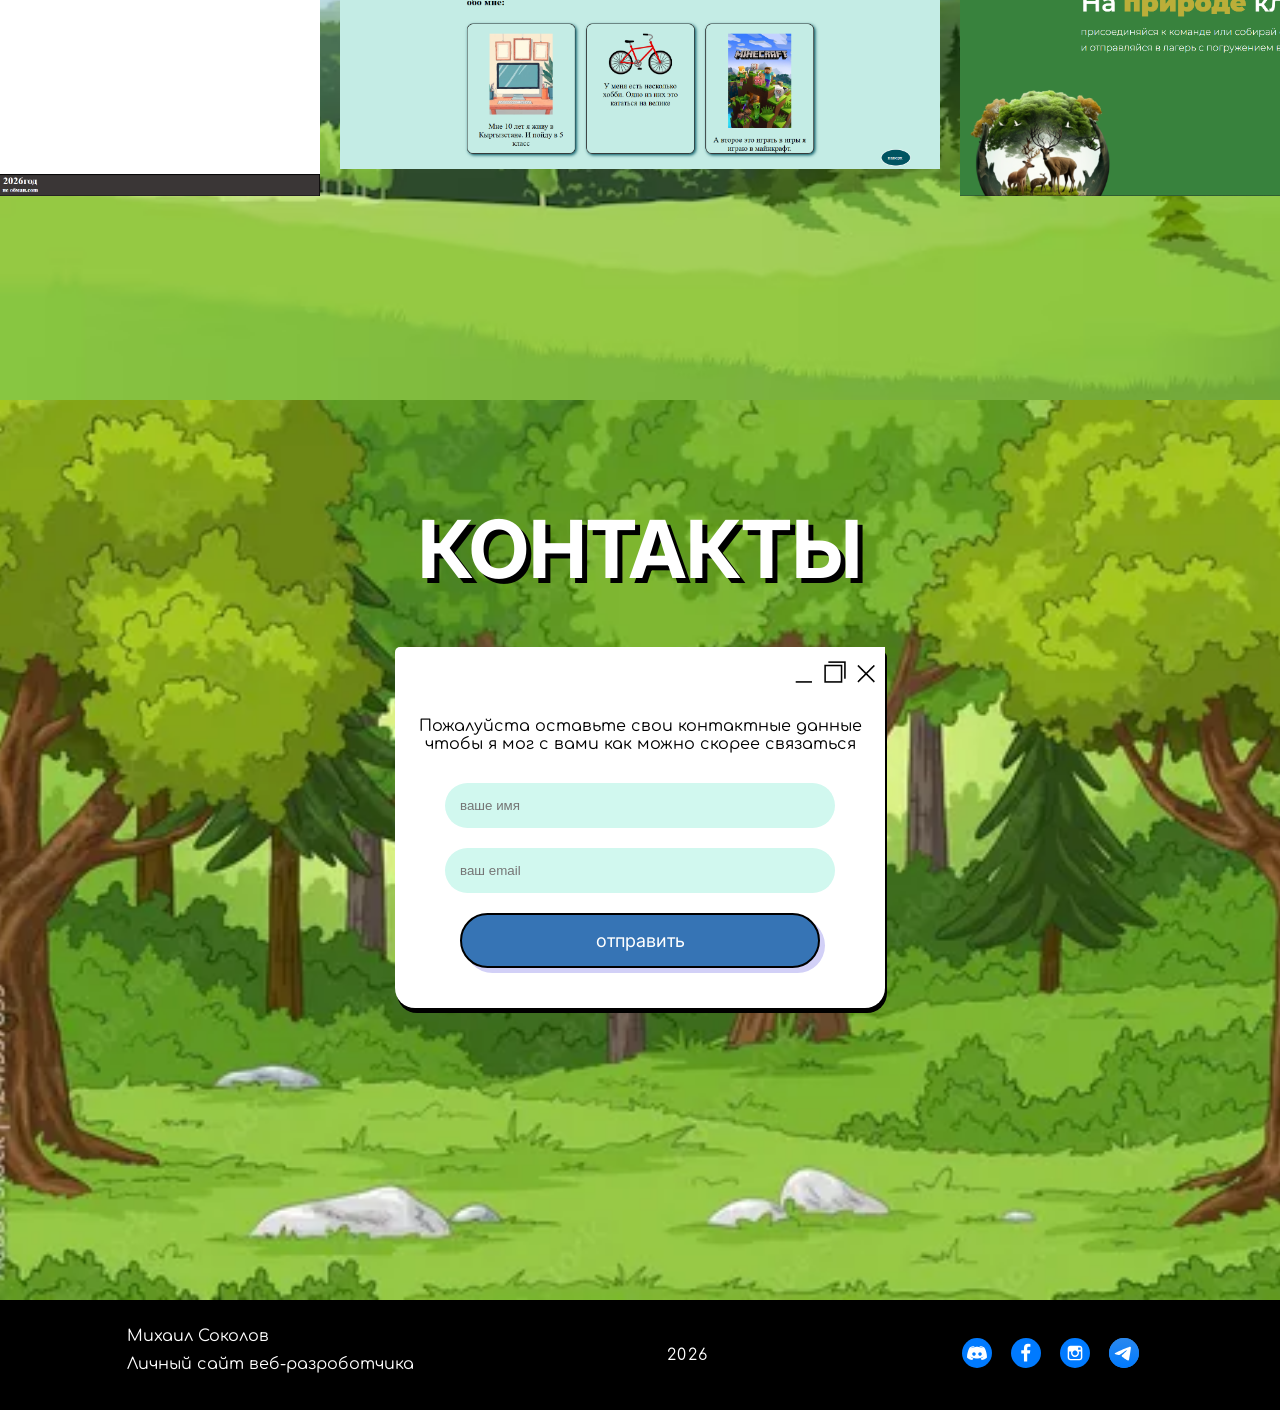
==== commit 672cd41a: "jf" ====
--- a/index.HTML
+++ b/index.HTML
@@ -17,11 +17,25 @@
                 <a href="#works" class="nav-link works-link">Работы</a>
                 <a href="#contacts" class="nav-link contacts-link">Контакты</a>
             </div>
+            <div class="mobile-button">
+                <img src="" alt="" class="mobile-btn" width="40" height="40">
+            </div>
+            <div class="mobile-menu">
+                <div class="mobile-nav">
+                    <div class="mobile-nav-links">
+                        <a href="" class="nav-link"></a>
+                        <a href="" class="nav-link"></a>
+                        <a href="" class="nav-link"></a>
+                        <a href="" class="nav-link"></a>
+                        <a href="" class="nav-link"></a>
+                    </div>
+                </div>
+            </div>
         </div>
     </nav>
     <section id="main">
         <div class="main-block">
-            <img src="картинки/maskot.png" width="200">
+            <img src="картинки/maskot.png" class="enot" width="200">
             <div class="main-content">
                 <img src="картинки/close_btn.jpg">
                 <h1 class="main-title">
--- a/style.CSS
+++ b/style.CSS
@@ -4,7 +4,11 @@
      font-family: "Inter", sans-serif;
      scroll-behavior: smooth;
 }
+body{
+    width: 100%;
+}
 section{
+    width: 100%;
     height: 100vh;
     background-size: cover;
     background-position: center;
@@ -193,7 +197,8 @@
     padding: 20px;
     border-radius: 5px 5px 20px 20px;
     box-shadow: 2px 5px 0 black;
-    position: relative;
+    
+position: relative;
 }
 .contacts-form p{
     color: black;
@@ -296,4 +301,118 @@
     background-color: #3674b5;
     color: white;
     border: 2px solid white;
+    animation-name: buttons;
+    animation-duration: 1s;
+    animation-iteration-count: infinite;
+}
+@keyframes buttons{
+    from{
+        background-color: #3674b5;
+    }
+    50%{
+        background-color: #3a47ff;
+    }
+    to{
+        background-color: #3674b5;
+    }
+}
+@media (max-width:1000px) {
+    #skils, #works, #contacts{
+        display: flex;
+        flex-direction: column;
+        justify-content: center;
+    }
+    #skils .title, #skils .skils-block{
+        margin: 0;
+        padding: 0;
+    }
+    .main-content{
+        width: 80%;
+    }
+    .main-title{
+        font-size: 60px;
+    }
+    .enot {
+        width: 600px;
+    }
+.nav-links{
+    display: none;
+}
+.logo{
+    font-size: 100px;
+    padding-left: 20px;
+    padding-top: 10px;
+}
+.moving-bug, .moving-cloude{
+    display: none;
+}
+.title{
+    font-size: 50px;
+    padding-top: 30px;
+}
+.about-block{
+    flex-direction: column;
+    margin-top: 20px;
+    padding: 0;
+}
+.about-card{
+    order: -1;
+    background-size: contain;
+    padding-top: 20px;
+    width: 75%;
+    margin-bottom: 20px;
+}
+.about-card img{
+    width: 100%;
+}
+.about-content{
+    padding: 0;
+    flex-direction: column;
+}
+.about-text{
+    border-radius: 20px;
+    padding: 40px;
+    width: 560px;
+}
+.about-title{
+    font-size: 38px;
+}
+.skils-card{
+    margin-top: 50px;
+    padding-left: 10px;
+}
+.skils-card p{
+    font-size: 18px;
+    margin-top: 18%;
+    margin-bottom: 20px;
+}
+
+
+.works-block{
+    flex-direction: column;
+    padding: 20px 0;
+}
+.works-block img{
+    margin: 20px 0;
+    width: 80%;
+}
+.contacts-form{
+    width: 80%;
+    margin-top: 100px;
+}
+.contacts-form p{
+    font-size: 14px;
+}
+footer{
+    height: 200px;
+    flex-direction: column;
+    justify-content: space-evenly;
+    align-items: center;
+}
+.footer-info{
+    text-align: center;
+}
+.btn{
+    width: 150px;
+}
 }
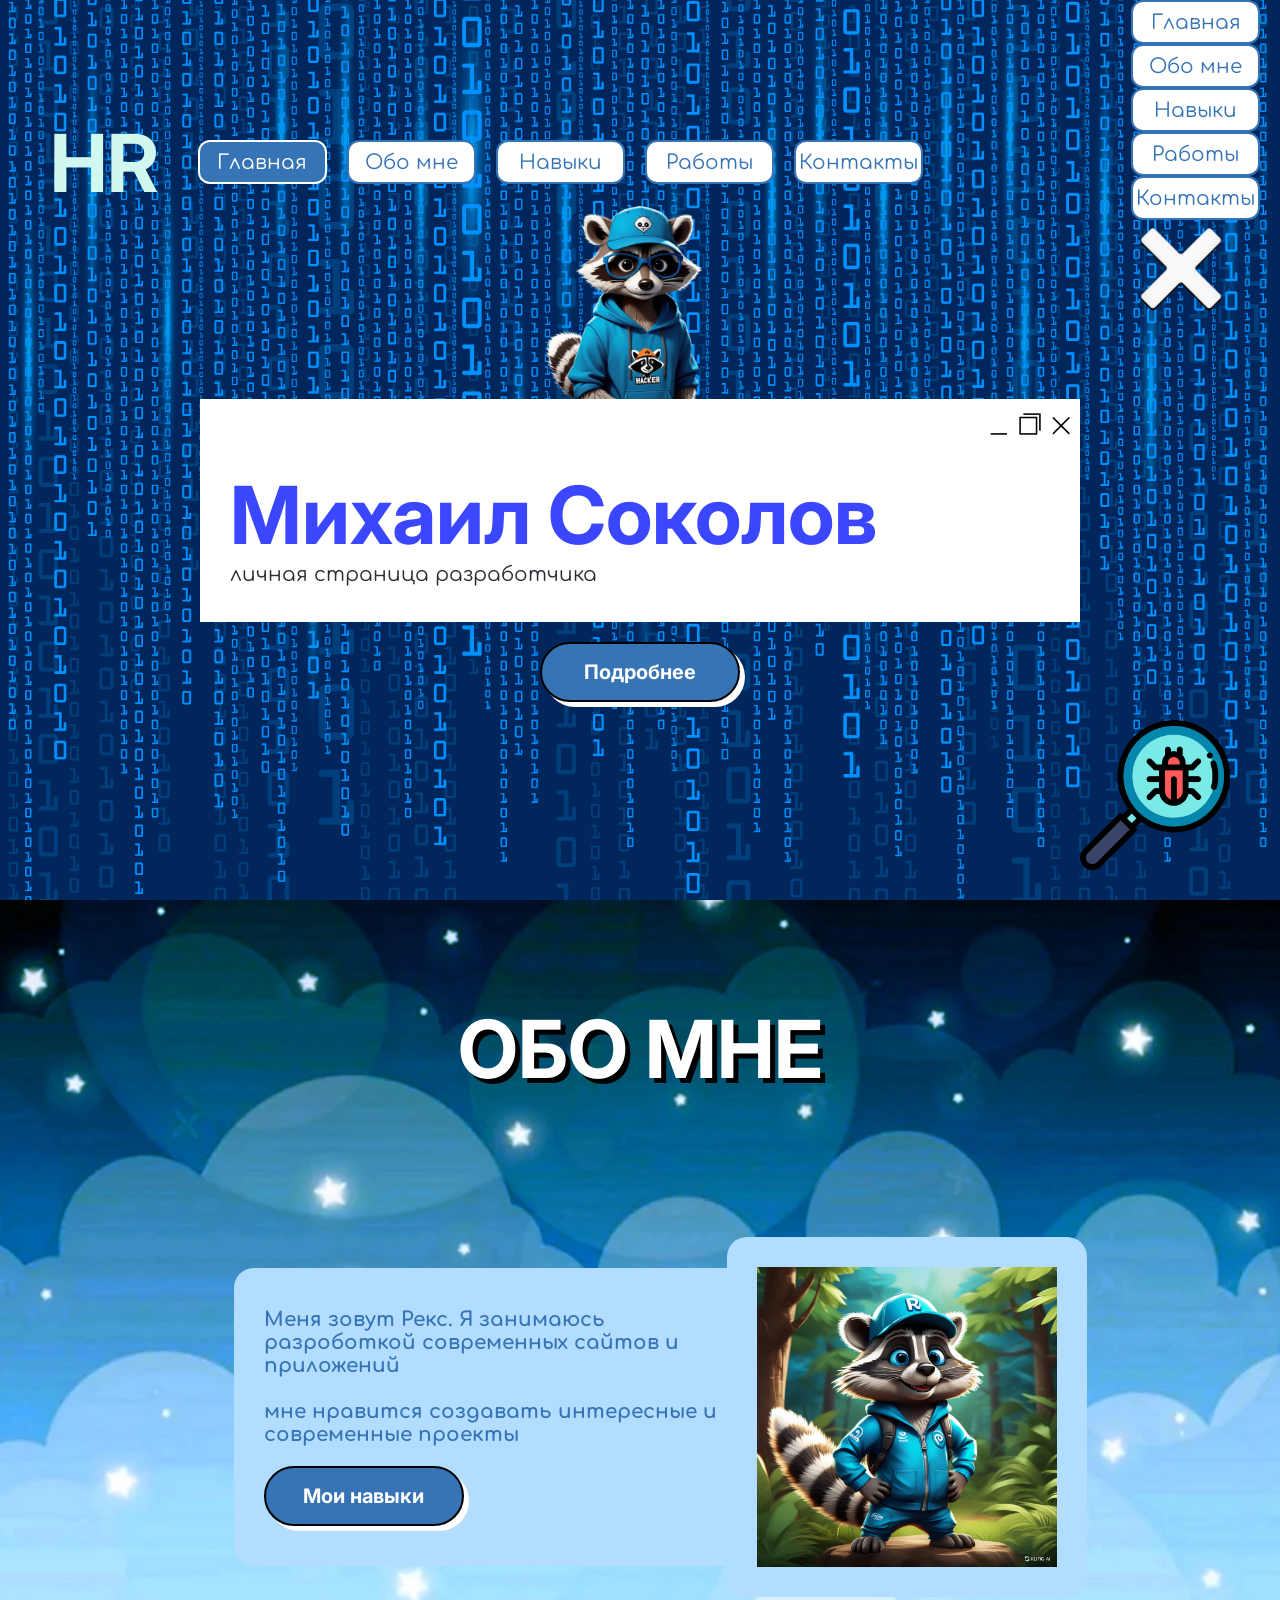
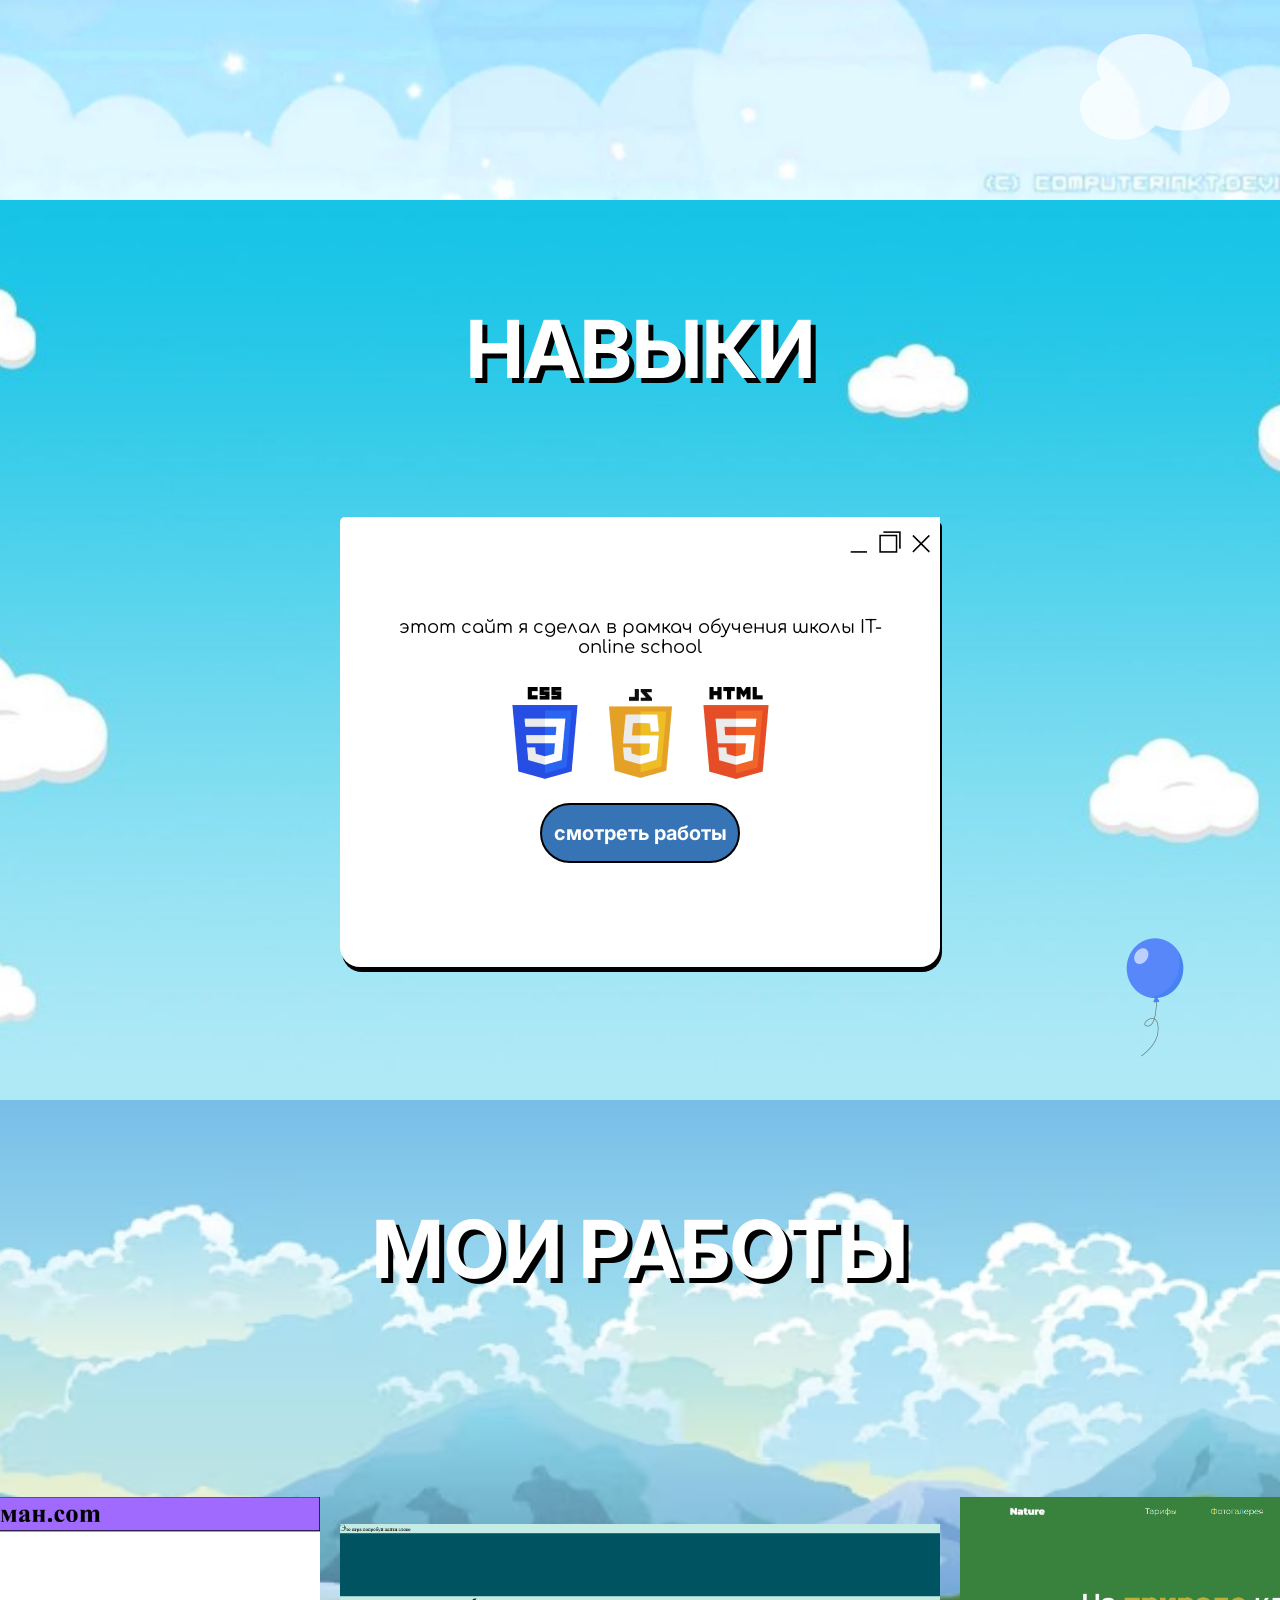
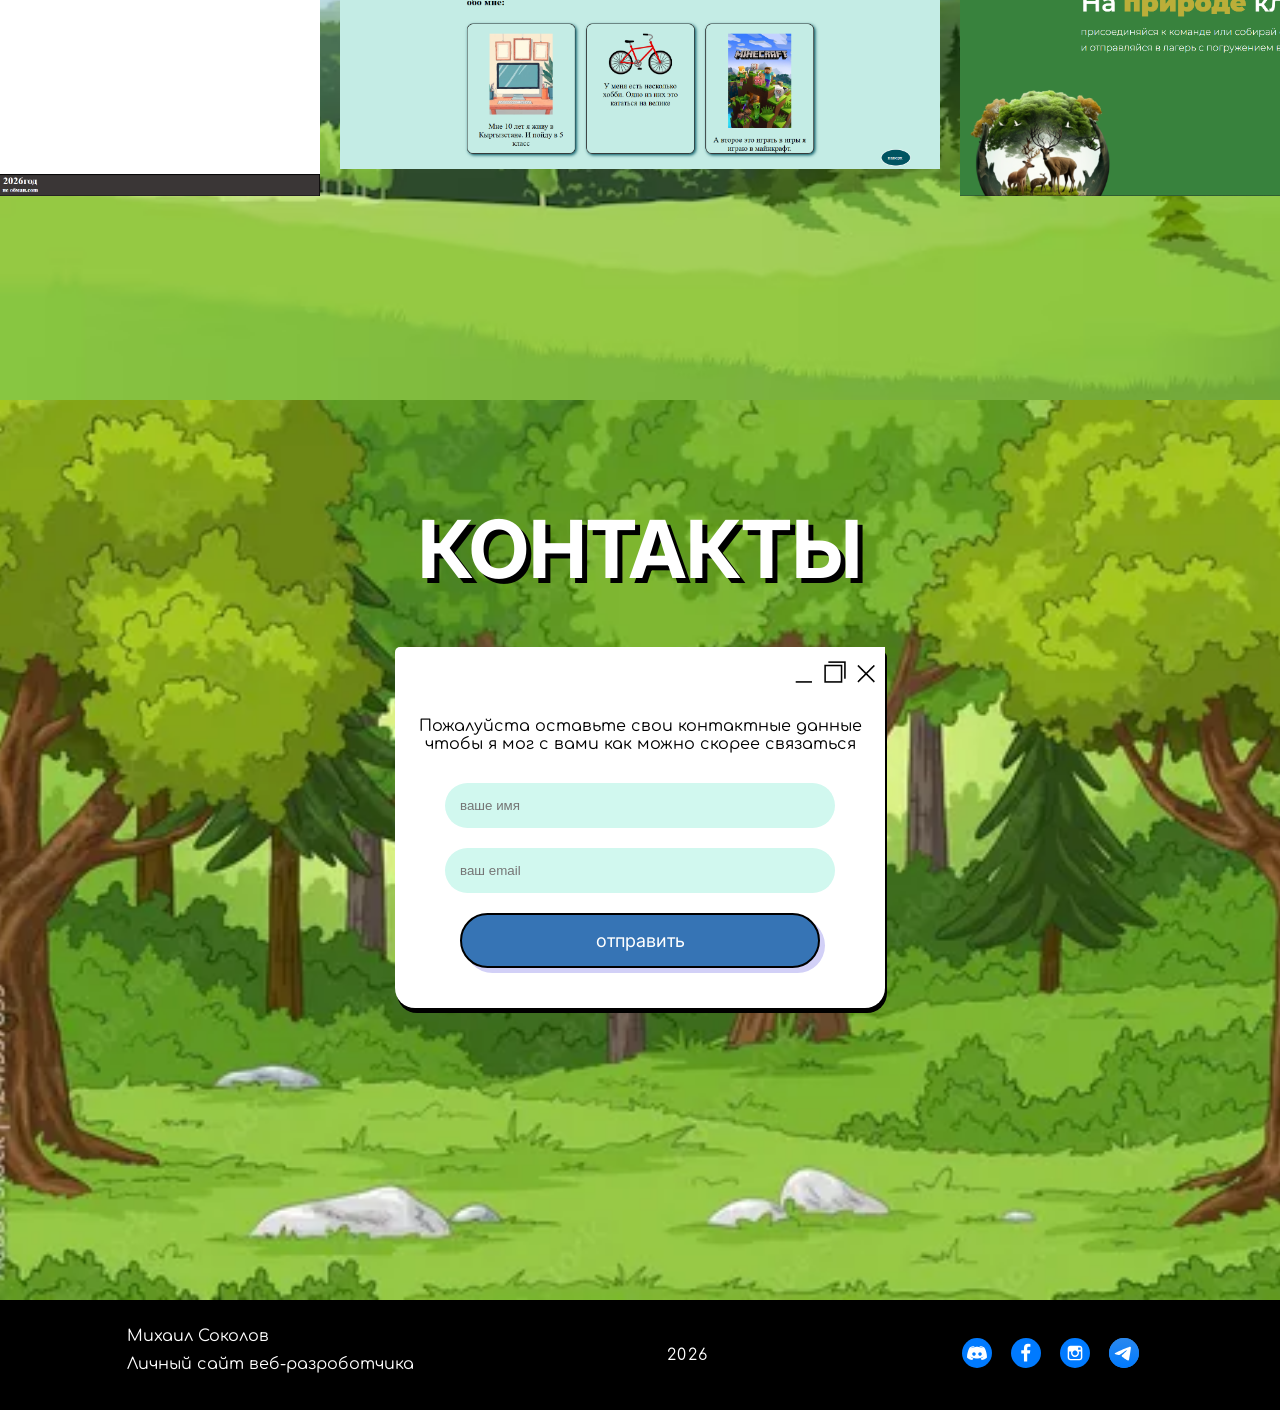
==== commit f1b7b1ac: "fg" ====
--- a/index.HTML
+++ b/index.HTML
@@ -18,18 +18,19 @@
                 <a href="#contacts" class="nav-link contacts-link">Контакты</a>
             </div>
             <div class="mobile-button">
-                <img src="" alt="" class="mobile-btn" width="40" height="40">
+                <img src="картинки/mobile_menu.png" alt="" class="mobile-btn" width="40" height="40">
             </div>
             <div class="mobile-menu">
                 <div class="mobile-nav">
                     <div class="mobile-nav-links">
-                        <a href="" class="nav-link"></a>
-                        <a href="" class="nav-link"></a>
-                        <a href="" class="nav-link"></a>
-                        <a href="" class="nav-link"></a>
-                        <a href="" class="nav-link"></a>
+                        <a href="#main" class="nav-link">Главная</a>
+                        <a href="#about" class="nav-link">Обо мне</a>
+                        <a href="#skils" class="nav-link">Навыки</a>
+                        <a href="#works" class="nav-link">Работы</a>
+                        <a href="#contacts" class="nav-link">Контакты</a>
                     </div>
                 </div>
+                <img src="картинки/foni-papik-pro-u7dk-p-kartinki-belii-krestik-na-prozrachnom-fone-4-removebg-preview.png" width="100">
             </div>
         </div>
     </nav>
--- a/style.CSS
+++ b/style.CSS
@@ -415,4 +415,35 @@
 .btn{
     width: 150px;
 }
+.mobile-button{
+    display: block;
+}
+.mobile-menu{
+    position: absolute;
+    top: 0;
+    z-index: -1;
+    width: 100%;
+    background-color: #0090ff;
+    min-height: 100vh;
+}
+.mobile-nav{
+    height: 100vh;
+    display: flex;
+    flex-direction: column;
+    justify-content: center;
+    align-items: center;
+}
+.mobile-nav-links .nav-links{
+    margin-bottom: 30px;
+    width: 210px;
+    height: 50px;
+}
+}
+.mobile-button{
+    display: none;
+    position: absolute;
+    padding-top: 10px;
+}
+.hide{
+    display: none;
 }
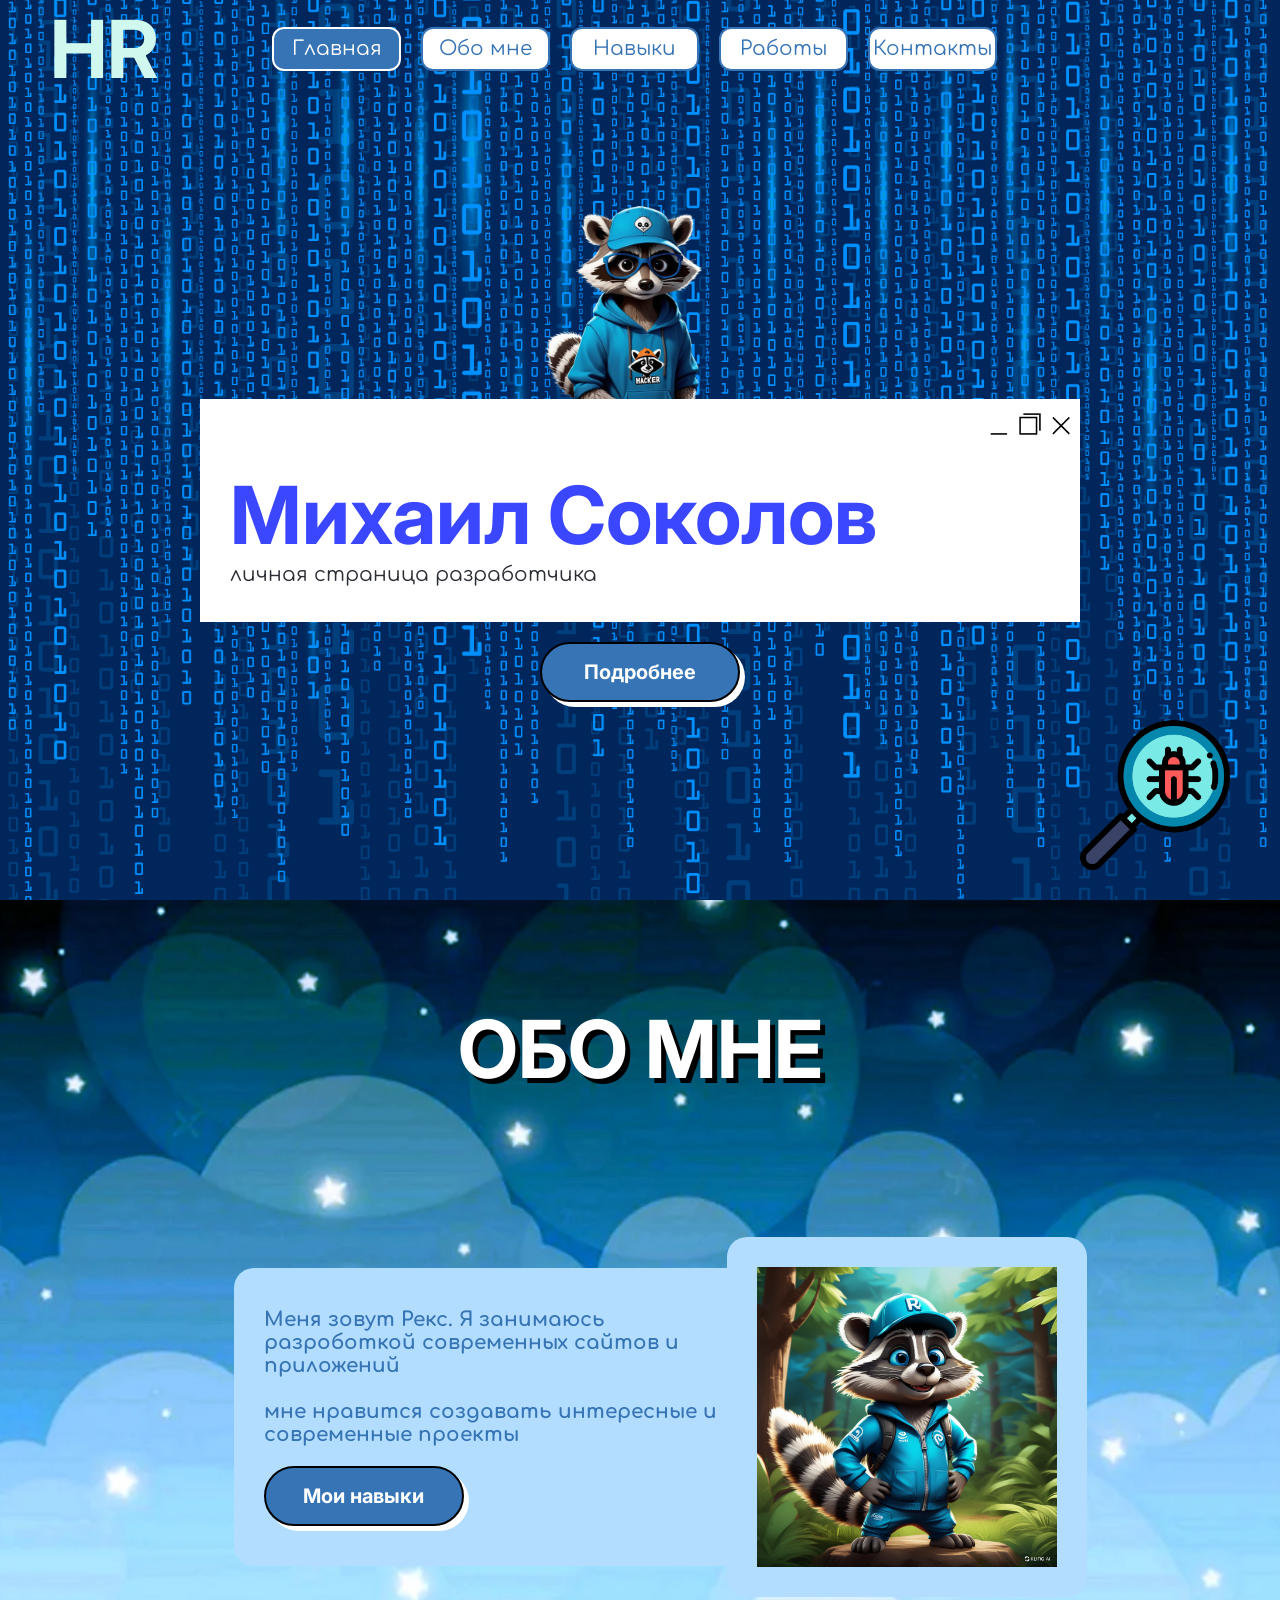
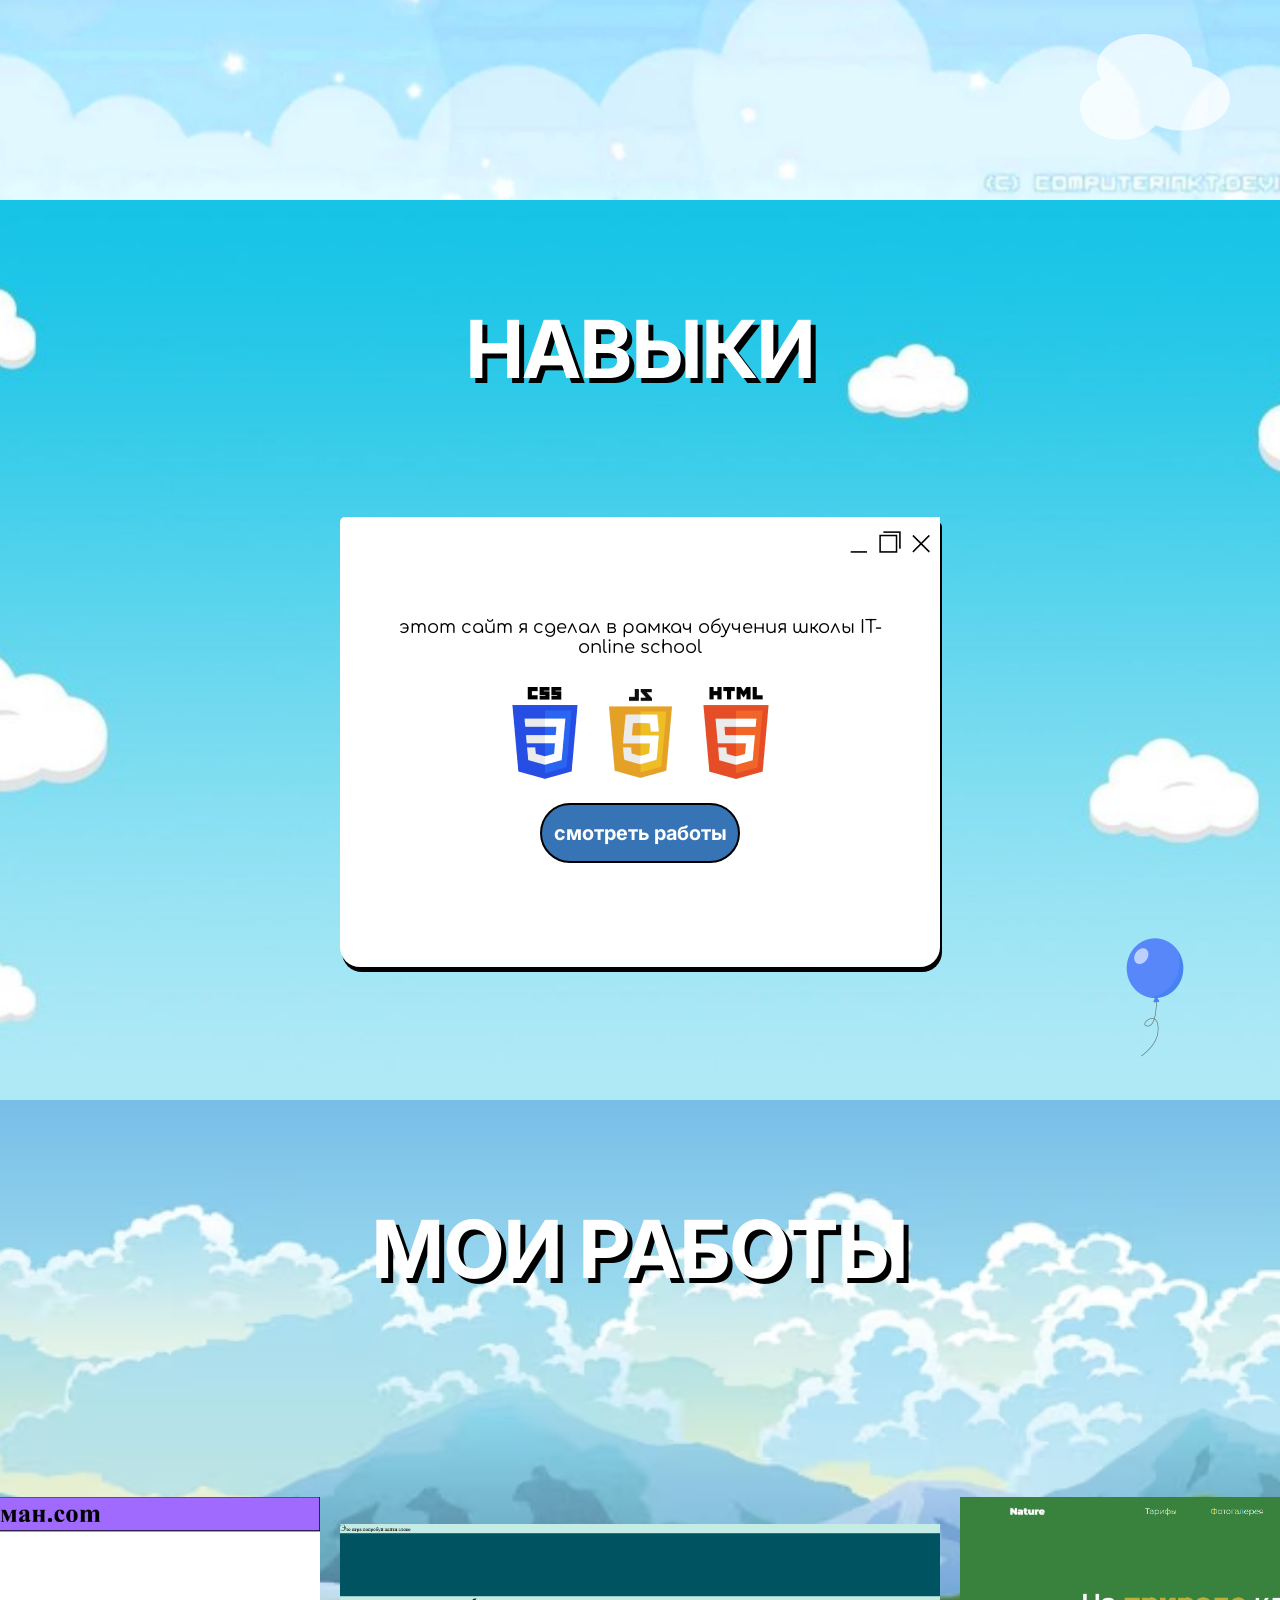
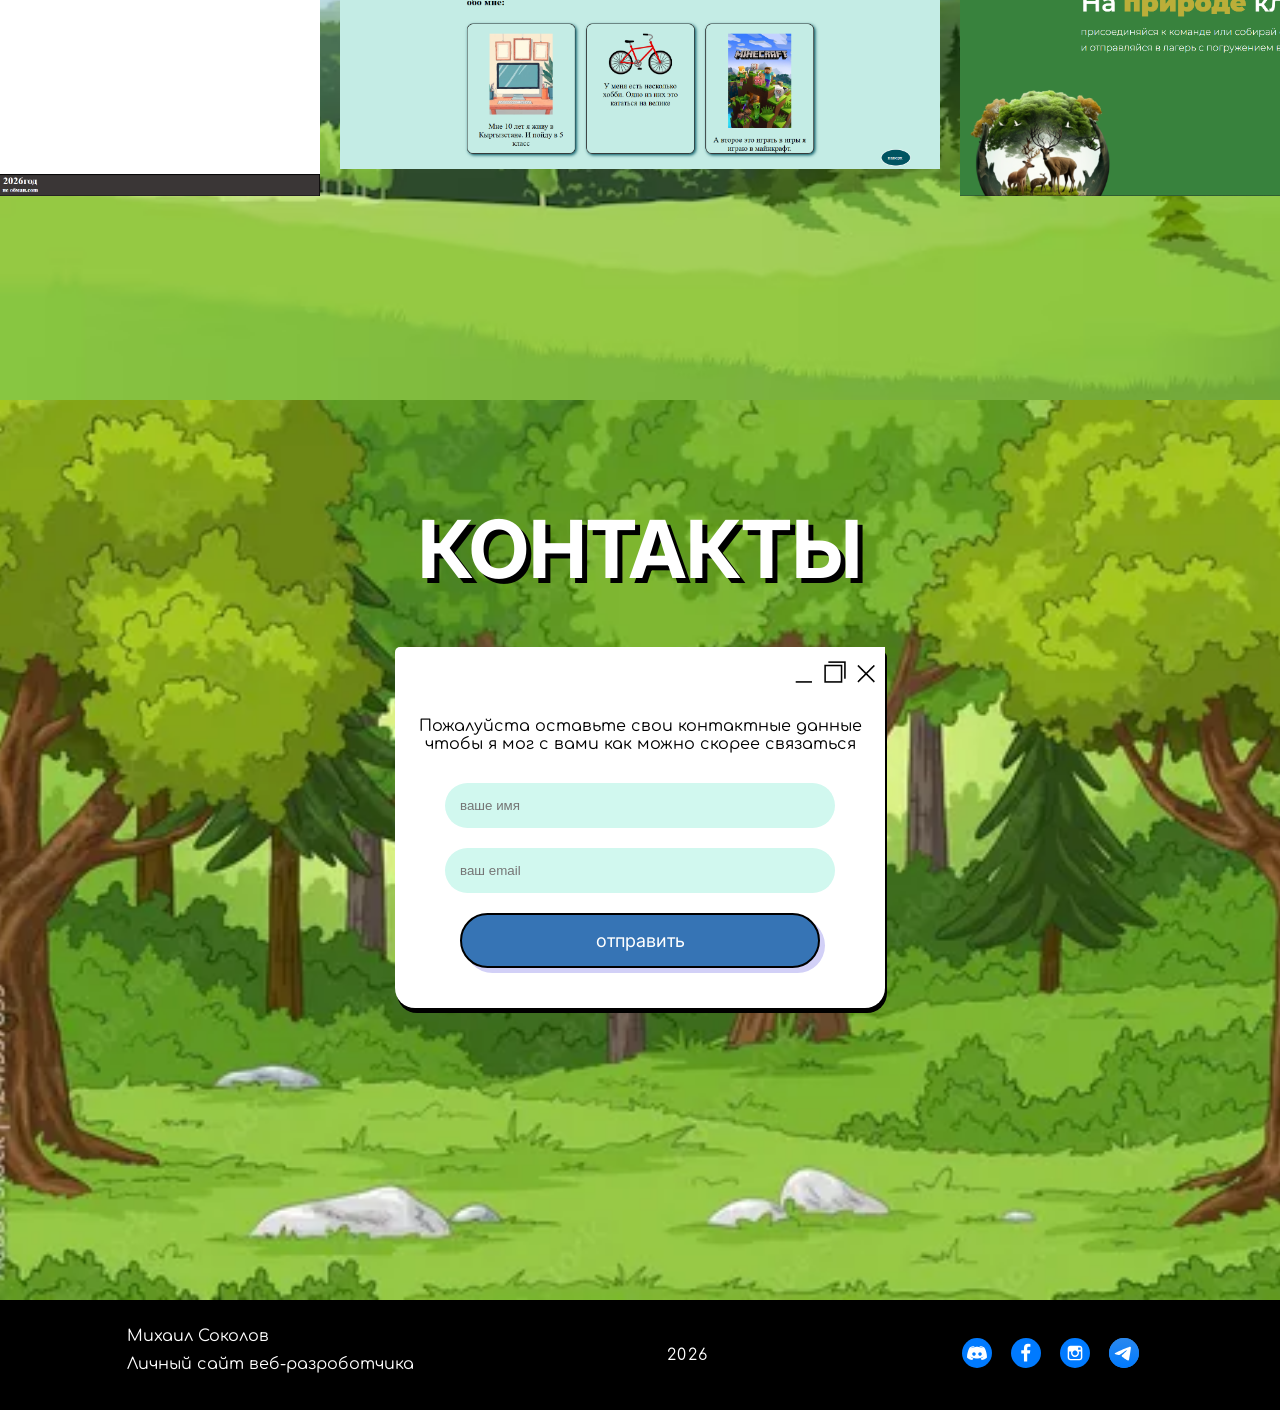
==== commit 78c8f35b: "yuj" ====
--- a/index.HTML
+++ b/index.HTML
@@ -18,9 +18,11 @@
                 <a href="#contacts" class="nav-link contacts-link">Контакты</a>
             </div>
             <div class="mobile-button">
-                <img src="картинки/mobile_menu.png" alt="" class="mobile-btn" width="40" height="40">
+                <img class="menu" src="картинки/mobile_menu.png" alt="" class="mobile-btn" 
+                width="60">
+                  <img class="krestik hide" src="картинки/foni-papik-pro-u7dk-p-kartinki-belii-krestik-na-prozrachnom-fone-4-removebg-preview.png" width="100">
             </div>
-            <div class="mobile-menu">
+            <div class="mobile-menu hide">
                 <div class="mobile-nav">
                     <div class="mobile-nav-links">
                         <a href="#main" class="nav-link">Главная</a>
@@ -30,7 +32,6 @@
                         <a href="#contacts" class="nav-link">Контакты</a>
                     </div>
                 </div>
-                <img src="картинки/foni-papik-pro-u7dk-p-kartinki-belii-krestik-na-prozrachnom-fone-4-removebg-preview.png" width="100">
             </div>
         </div>
     </nav>
--- a/style.CSS
+++ b/style.CSS
@@ -316,7 +316,25 @@
         background-color: #3674b5;
     }
 }
+
+.mobile-button{
+    display: none;
+    position: absolute;
+    padding-top: 10px;
+}
+.hide{
+    display: none;
+}
+
+
+
 @media (max-width:1000px) {
+    .mobile-button{
+        display: block;
+        position: absolute;
+        right: 30px;
+        top: 30px;
+    }
     #skils, #works, #contacts{
         display: flex;
         flex-direction: column;
@@ -386,8 +404,6 @@
     margin-top: 18%;
     margin-bottom: 20px;
 }
-
-
 .works-block{
     flex-direction: column;
     padding: 20px 0;
@@ -415,9 +431,6 @@
 .btn{
     width: 150px;
 }
-.mobile-button{
-    display: block;
-}
 .mobile-menu{
     position: absolute;
     top: 0;
@@ -433,17 +446,9 @@
     justify-content: center;
     align-items: center;
 }
-.mobile-nav-links .nav-links{
-    margin-bottom: 30px;
-    width: 210px;
-    height: 50px;
-}
-}
-.mobile-button{
-    display: none;
-    position: absolute;
-    padding-top: 10px;
-}
-.hide{
-    display: none;
+.mobile-nav-links .nav-link{
+    margin-bottom: 40px;
+     width: 400px;
+    height: 60px;
+}
 }
